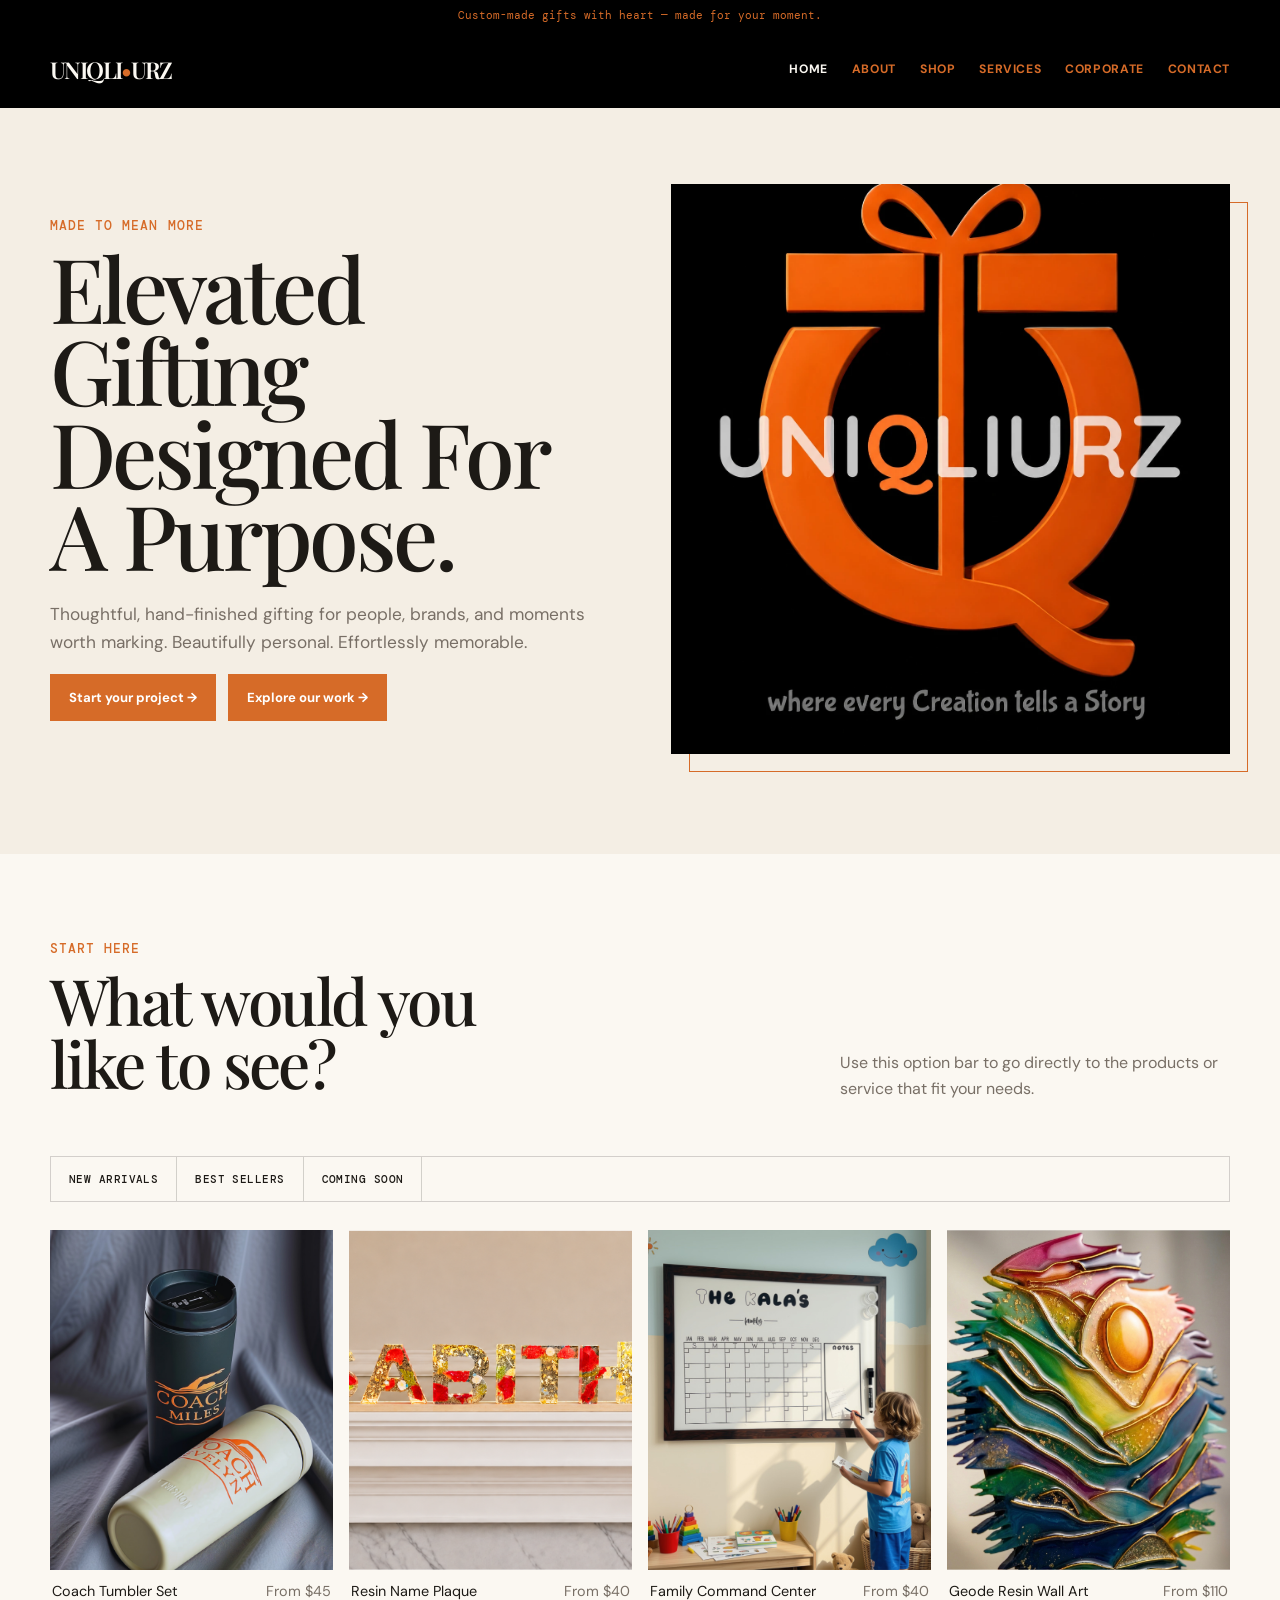
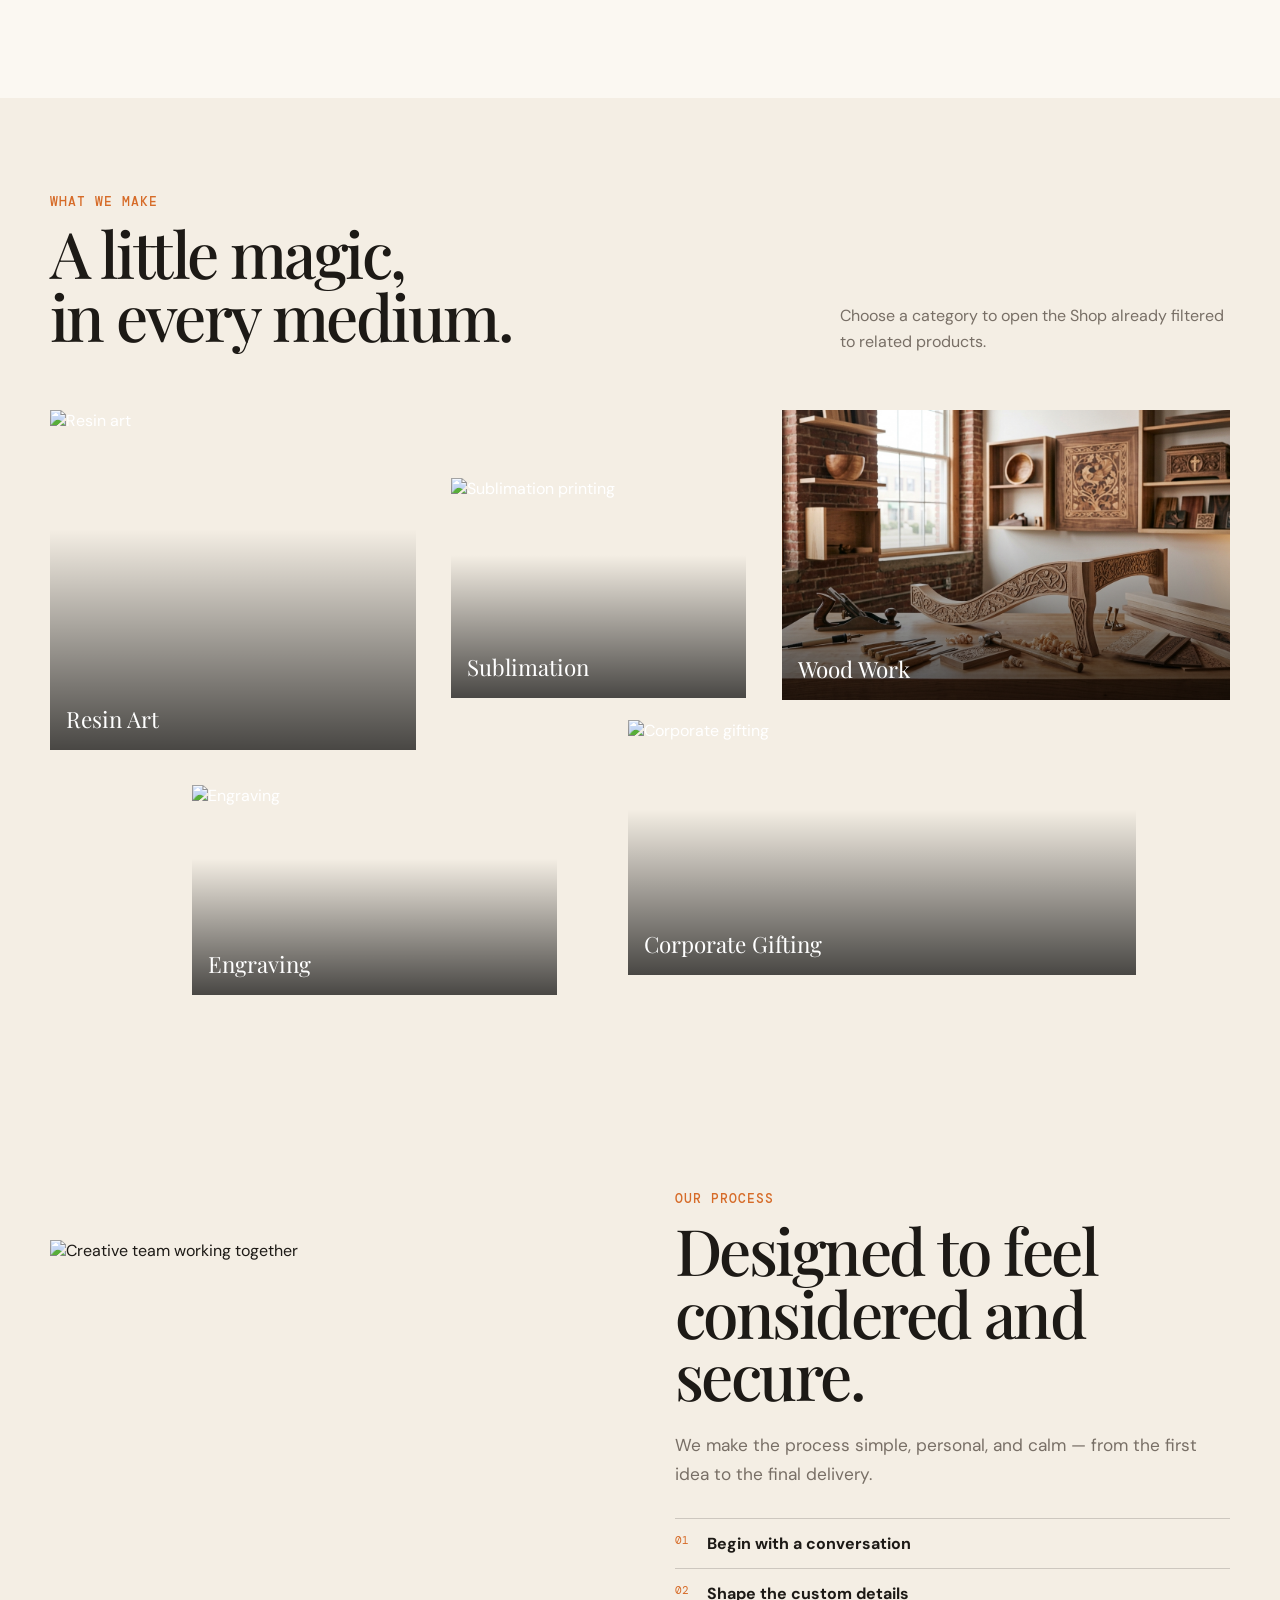
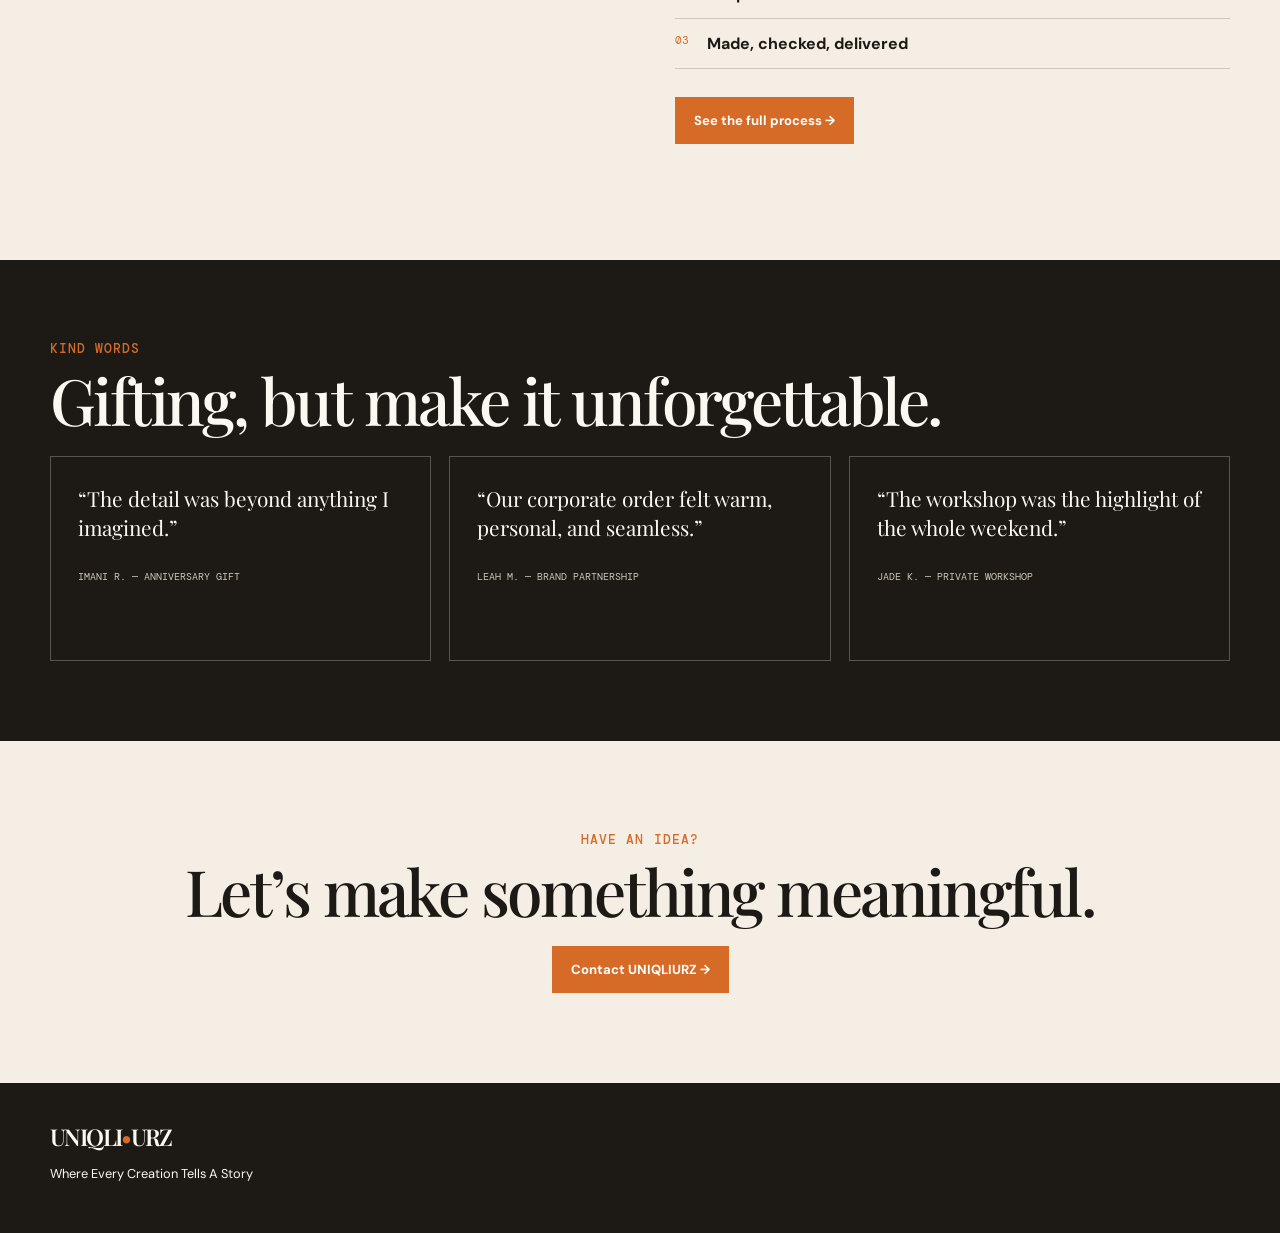
==== index.html @ 3f93c5af "Make intro splash logo larger Co-Authored-By: Claude Sonnet 5 <noreply@anthropic.com>" ====
<!doctype html>
<html lang="en">
<head>
  <meta charset="utf-8"><meta name="viewport" content="width=device-width,initial-scale=1">
  <title>UNIQLIURZ</title>
  <link rel="icon" type="image/webp" href="assets/download.webp">
  <link rel="stylesheet" href="pages.css">
  <style>
    .brand-intro{position:fixed;inset:0;z-index:9999;display:flex;align-items:center;justify-content:center;background:var(--ink);animation:bi-overlay-out .5s ease-in 2.3s forwards}.brand-intro-art{position:relative;width:min(85vw,440px);height:min(85vw,440px)}.bi-layer{position:absolute;inset:0;width:100%;height:100%;object-fit:contain}.bi-base{clip-path:inset(42% 0 0 0);opacity:0;animation:bi-base-in .5s ease-out .15s forwards}.bi-reveal{clip-path:inset(42% 0 0 0);opacity:0;filter:blur(10px);animation:bi-reveal-in 1.6s cubic-bezier(.2,.8,.2,1) .5s forwards}@keyframes bi-base-in{to{opacity:1}}@keyframes bi-reveal-in{0%{clip-path:inset(42% 0 0 0);opacity:0;filter:blur(10px)}45%{opacity:.7;filter:blur(5px)}100%{clip-path:inset(0% 0 0 0);opacity:1;filter:blur(0)}}@keyframes bi-overlay-out{to{opacity:0;visibility:hidden;pointer-events:none}}@media(prefers-reduced-motion:reduce){.brand-intro{animation-duration:.01s;animation-delay:.3s}.bi-base,.bi-reveal{animation:none;opacity:1;clip-path:inset(0 0 0 0);filter:none}}
    .home-hero{padding:76px 0 100px;display:grid;grid-template-columns:1fr 1fr;gap:62px;align-items:center}.home-hero .hero-image{height:570px}.home-hero .hero-image img{object-fit:contain;background:#000}.home-hero .actions{display:flex;gap:12px;flex-wrap:wrap}.choice{padding:86px 0;background:var(--paper)}.choice-head{display:flex;justify-content:space-between;gap:30px;align-items:end;margin-bottom:38px}.choice-head p{max-width:390px;color:var(--muted);line-height:1.65}.optionbar{display:flex;gap:0;flex-wrap:wrap;border:1px solid var(--line);margin-bottom:28px}.optionbar a{padding:15px 18px;border-right:1px solid var(--line);font:500 11px 'DM Mono',monospace;text-transform:uppercase;letter-spacing:.04em;cursor:pointer}.optionbar a:hover,.optionbar a.active{background:var(--ink);color:var(--paper)}.products .product{display:none}.products .product.visible{display:block}.products .empty{grid-column:1/-1;padding:30px 0;color:var(--muted);display:none}.collage{padding:95px 0}.collage-grid{height:585px;position:relative}.collage-grid a{position:absolute;overflow:hidden;color:white}.collage-grid img{transition:.35s}.collage-grid a:hover img{transform:scale(1.06)}.collage-grid a:after{content:'';position:absolute;inset:0;background:linear-gradient(transparent 35%,rgba(0,0,0,.7))}.collage-grid span{position:absolute;z-index:2;bottom:16px;left:16px;font:1.4rem 'Playfair Display',serif}.c1{left:0;top:0;width:31%;height:340px}.c2{left:34%;top:68px;width:25%;height:220px}.c3{right:0;top:0;width:38%;height:290px}.c4{left:12%;bottom:0;width:31%;height:210px}.c5{right:8%;bottom:20px;width:43%;height:255px}.home-story{padding:100px 0}.home-story .two{align-items:center}.home-story img{height:470px;object-fit:cover}.mini-process{border-top:1px solid var(--line);margin-top:30px}.mini-process div{padding:14px 0;border-bottom:1px solid var(--line);display:flex;gap:18px}.mini-process span{color:var(--orange);font:11px 'DM Mono',monospace}.quotes{padding:80px 0;background:var(--ink);color:var(--paper)}.quotes .grid{grid-template-columns:repeat(3,1fr)}.quote{border:1px solid rgba(255,255,255,.25);padding:27px;min-height:205px;font:1.3rem/1.4 'Playfair Display',serif}.quote small{display:block;margin-top:28px;color:#cfc5b8;font:10px 'DM Mono',monospace;text-transform:uppercase}@media(max-width:760px){.home-hero,.choice-head{display:block;padding:55px 0}.home-hero .hero-image{height:390px;margin-top:35px}.quotes .grid{grid-template-columns:1fr}.choice-head{padding:0 0 28px}.choice-head h2{margin-bottom:18px}.optionbar{display:grid;grid-template-columns:repeat(2,1fr)}.optionbar a{border-bottom:1px solid var(--line)}.collage-grid{height:auto;display:grid;grid-template-columns:1fr;gap:12px}.collage-grid a{position:relative!important;width:100%!important;height:260px!important;left:auto!important;right:auto!important;top:auto!important;bottom:auto!important}}
  </style>
</head>
<body>
  <div class="brand-intro" id="brand-intro">
    <div class="brand-intro-art">
      <img class="bi-layer bi-base" src="assets/download.webp" alt="" aria-hidden="true">
      <img class="bi-layer bi-reveal" src="assets/download.webp" alt="" aria-hidden="true">
    </div>
  </div>
  <script>
    (function () {
      var el = document.getElementById('brand-intro');
      var alreadyShown = true;
      try { alreadyShown = !!sessionStorage.getItem('uq_intro_shown'); sessionStorage.setItem('uq_intro_shown', '1'); } catch (e) {}
      if (alreadyShown) { el.remove(); return; }
      el.addEventListener('animationend', function (e) {
        if (e.animationName === 'bi-overlay-out') el.remove();
      });
    })();
  </script>
  <div class="top">Custom-made gifts with heart — made for your moment.</div>
  <header class="nav"><div class="wrap"><a class="logo" href="index.html">uniqli<em>•</em>urz</a><nav class="links" aria-label="Main navigation"><a class="active" href="index.html">Home</a><a href="about.html">About</a><a href="shop.html">Shop</a><a href="services.html">Services</a><a href="corporate.html">Corporate</a><a href="contact.html">Contact</a></nav></div></header>
  <main>
    <section class="wrap home-hero"><div><div class="eyebrow">Made to mean more</div><h1>Elevated Gifting<br>Designed For A Purpose.</h1><p class="lead">Thoughtful, hand-finished gifting for people, brands, and moments worth marking. Beautifully personal. Effortlessly memorable.</p><div class="actions"><a class="button" href="contact.html">Start your project →</a><a class="button outline" href="shop.html">Explore our work →</a></div></div><div class="hero-image"><img src="assets/download.webp" alt="UNIQLIURZ logo — where every creation tells a story"></div></section>
    <section class="choice"><div class="wrap"><div class="choice-head"><div><div class="eyebrow">Start here</div><h2>What would you<br>like to see?</h2></div><p>Use this option bar to go directly to the products or service that fit your needs.</p></div><nav class="optionbar" aria-label="Shop and service options"><a data-filter="new">New arrivals</a><a data-filter="best">Best sellers</a><a data-filter="soon">Coming soon</a></nav><div class="products"><a class="product visible" data-categories="new" href="product.html?id=coach-tumbler-set"><div class="product-image"><img src="assets/coach-tumbler-1.png" alt="Personalized coach tumbler"></div><div class="product-info"><span>Coach Tumbler Set</span><span>From $45</span></div></a><a class="product visible" data-categories="gifts" href="product.html?id=resin-name-plaque"><div class="product-image"><img src="assets/resin-name-plaque.png" alt="Resin name plaque"></div><div class="product-info"><span>Resin Name Plaque</span><span>From $40</span></div></a><a class="product visible" data-categories="best" href="product.html?id=family-command-calendar"><div class="product-image"><img src="assets/family-command-calendar-1.png" alt="Personalized family command center"></div><div class="product-info"><span>Family Command Center</span><span>From $40</span></div></a><a class="product visible" data-categories="soon workshops" href="product.html?id=abstract-geode-wall-art"><div class="product-image"><img src="assets/abstract-geode-wall-art.png" alt="Abstract geode resin wall art"></div><div class="product-info"><span>Geode Resin Wall Art</span><span>From $110</span></div></a><p class="empty" id="home-empty-state">No products in this category yet — <a href="contact.html" style="text-decoration:underline">start a custom order</a> and we will make it with you.</p></div></div></section>
    <section class="collage"><div class="wrap"><div class="choice-head"><div><div class="eyebrow">What we make</div><h2>A little magic,<br>in every medium.</h2></div><p>Choose a category to open the Shop already filtered to related products.</p></div><div class="collage-grid"><a class="c1" href="shop.html?category=resin"><img src="https://images.unsplash.com/photo-1610701596007-11502861dcfa?auto=format&fit=crop&w=650&q=85" alt="Resin art"><span>Resin Art</span></a><a class="c2" href="shop.html?category=sublimation"><img src="https://images.unsplash.com/photo-1561070791-2526d30994b5?auto=format&fit=crop&w=600&q=85" alt="Sublimation printing"><span>Sublimation</span></a><a class="c3" href="shop.html?category=engraved"><img src="assets/wood-carving-studio.jpg" alt="Engraved wood work"><span>Wood Work</span></a><a class="c4" href="shop.html?category=engraving"><img src="https://images.unsplash.com/photo-1565193566173-7a0ee3dbe261?auto=format&fit=crop&w=650&q=85" alt="Engraving"><span>Engraving</span></a><a class="c5" href="corporate.html"><img src="https://images.unsplash.com/photo-1549465220-1a8b9238cd48?auto=format&fit=crop&w=800&q=85" alt="Corporate gifting"><span>Corporate Gifting</span></a></div></div></section>
    <section class="wrap home-story"><div class="two"><div><img src="https://images.unsplash.com/photo-1517048676732-d65bc937f952?auto=format&fit=crop&w=900&q=85" alt="Creative team working together"></div><div><div class="eyebrow">Our process</div><h2>Designed to feel considered and secure.</h2><p class="lead">We make the process simple, personal, and calm — from the first idea to the final delivery.</p><div class="mini-process"><div><span>01</span><b>Begin with a conversation</b></div><div><span>02</span><b>Shape the custom details</b></div><div><span>03</span><b>Made, checked, delivered</b></div></div><p style="margin-top:28px"><a class="button outline" href="about.html">See the full process →</a></p></div></div></section>
    <section class="quotes"><div class="wrap"><div class="eyebrow">Kind words</div><h2>Gifting, but make it unforgettable.</h2><div class="grid"><div class="quote">“The detail was beyond anything I imagined.”<small>Imani R. — Anniversary gift</small></div><div class="quote">“Our corporate order felt warm, personal, and seamless.”<small>Leah M. — Brand partnership</small></div><div class="quote">“The workshop was the highlight of the whole weekend.”<small>Jade K. — Private workshop</small></div></div></div></section>
    <section class="wrap" style="text-align:center"><div class="eyebrow">Have an idea?</div><h2>Let’s make something meaningful.</h2><a class="button" href="contact.html">Contact UNIQLIURZ →</a></section>
  </main>
    <footer><div class="wrap"><a class="logo" href="index.html">uniqli<em>•</em>urz</a><p>Where Every Creation Tells A Story</p></div></footer>
  <script>
    const optionLinks=document.querySelectorAll('.optionbar [data-filter]'),homeProducts=document.querySelectorAll('.products .product'),homeEmpty=document.getElementById('home-empty-state');
    function filterHome(category){
      optionLinks.forEach(link=>link.classList.toggle('active',link.dataset.filter===category));
      let shown=0;
      homeProducts.forEach(card=>{const match=card.dataset.categories.split(' ').includes(category);card.classList.toggle('visible',match);if(match)shown++});
      homeEmpty.style.display=shown?'none':'block';
    }
    optionLinks.forEach(link=>link.addEventListener('click',e=>{e.preventDefault();filterHome(link.dataset.filter)}));
  </script>
</body>
</html>
---- pages.css ----
@import url('https://fonts.googleapis.com/css2?family=DM+Mono:wght@400;500&family=DM+Sans:wght@400;500;600;700&family=Playfair+Display:ital,wght@0,500;0,600;1,500&display=swap');
.logo { text-transform: uppercase; }
.service-grid { background: transparent; gap: 16px; }
:root{--ink:#1d1a16;--cream:#f4eee4;--paper:#fbf8f2;--sand:#e6d8c6;--orange:#d66b28;--line:rgba(29,26,22,.18);--muted:#786f66}*{box-sizing:border-box}html{scroll-behavior:smooth;height:100%}body{margin:0;background:var(--cream);color:var(--ink);font-family:'DM Sans',sans-serif;min-height:100%;display:flex;flex-direction:column}body>main{flex:1 0 auto}body>footer{flex-shrink:0}a{color:inherit;text-decoration:none}img{width:100%;height:100%;object-fit:cover;display:block}.wrap{width:min(1180px,calc(100% - 48px));margin:auto}.top{background:#000;color:var(--orange);padding:8px;text-align:center;font:11px 'DM Mono',monospace}.nav{background:#000}.nav .wrap{height:78px;display:flex;justify-content:space-between;align-items:center}.logo{font:600 1.45rem 'Playfair Display',serif;letter-spacing:-.07em;color:var(--paper)}.logo em{color:var(--orange);font-style:normal}.links{display:flex;gap:24px;font-size:.76rem;text-transform:uppercase;font-weight:700;letter-spacing:.05em}.links a{color:var(--orange)}.links a:hover,.links a.active{color:var(--paper)}.eyebrow{color:var(--orange);font:500 13px 'DM Mono',monospace;text-transform:uppercase;letter-spacing:.08em}h1,h2,h3{font-family:'Playfair Display',serif;font-weight:500;letter-spacing:-.04em}h1{font-size:clamp(3.3rem,7vw,6.7rem);line-height:.92;margin:12px 0 24px}h2{font-size:clamp(2.4rem,5vw,4.5rem);line-height:.98;margin:12px 0 24px}h3{font-size:1.55rem;margin:0 0 8px}.lead{font-size:1.08rem;line-height:1.65;color:var(--muted);max-width:580px}.hero{padding:85px 0;display:grid;grid-template-columns:1fr 1fr;gap:60px;align-items:center}.hero-image{height:500px;position:relative}.hero-image:after{content:'';position:absolute;inset:18px -18px -18px 18px;border:1px solid var(--orange);z-index:-1}.button{display:inline-flex;background:var(--orange);border:1px solid var(--orange);color:white;padding:14px 18px;font-size:.82rem;font-weight:700;cursor:pointer}.button:hover{background:var(--ink);border-color:var(--ink)}.button.outline{background:var(--orange);border-color:var(--orange);color:white}.button.outline:hover{background:var(--ink);border-color:var(--ink)}section{padding:90px 0}.paper{background:var(--paper)}.dark{background:var(--ink);color:var(--paper)}.grid{display:grid;grid-template-columns:repeat(3,1fr);gap:18px}.card{border:1px solid var(--line);padding:26px}.dark .card{border-color:rgba(255,255,255,.3)}.card p,.copy p{line-height:1.65;color:var(--muted)}.dark .card p,.dark .copy p{color:#cfc5b8}.image-card{height:370px;position:relative;overflow:hidden}.image-card img{transition:.3s}.image-card:hover img{transform:scale(1.05)}.image-card span{position:absolute;bottom:16px;left:16px;color:white;font:1.4rem 'Playfair Display',serif;text-shadow:0 2px 15px #000}.tabs{display:flex;flex-wrap:wrap;gap:10px;border-bottom:1px solid var(--line);padding-bottom:20px;margin-bottom:28px}.tab{border:1px solid var(--line);padding:11px 14px;background:transparent;font:500 .75rem 'DM Mono',monospace;text-transform:uppercase;cursor:pointer}.tab.active,.tab:hover{background:var(--ink);color:var(--paper);border-color:var(--ink)}.products{display:grid;grid-template-columns:repeat(4,1fr);gap:16px}.product{cursor:pointer}.product-image{height:340px;overflow:hidden;background:var(--sand)}.product-image img{transition:.3s}.product:hover img{transform:scale(1.05)}.product-info{display:flex;justify-content:space-between;gap:8px;padding:12px 2px;font-size:.9rem}.product-info span:last-child{color:var(--muted)}.service-grid{display:grid;grid-template-columns:repeat(2,1fr);gap:1px;background:var(--ink)}.service{padding:44px;background:var(--paper);min-height:260px}.service p{max-width:410px;color:var(--muted);line-height:1.65}.number{font:500 13px 'DM Mono',monospace;color:var(--orange)}.gallery{display:grid;grid-template-columns:repeat(4,1fr);gap:13px}.gallery div{height:260px;overflow:hidden}.gallery div:nth-child(1),.gallery div:nth-child(6){height:390px}.gallery div:nth-child(1){grid-row:span 2}.gallery div:nth-child(6){grid-row:span 2}.gallery img{transition:.3s}.gallery div:hover img{transform:scale(1.05)}.two{display:grid;grid-template-columns:1fr 1fr;gap:70px}.process{list-style:none;padding:0;border-top:1px solid var(--line)}.process li{display:flex;gap:18px;padding:16px 0;border-bottom:1px solid var(--line)}.process span{color:var(--orange);font:13px 'DM Mono',monospace}.process small{color:var(--muted)}label{display:grid;gap:8px;font-size:.75rem;text-transform:uppercase;font-weight:700;letter-spacing:.05em}form{display:grid;gap:15px}input,textarea{padding:13px;border:1px solid var(--line);background:var(--paper);font:inherit}textarea{min-height:130px;resize:vertical}details{border-top:1px solid var(--line);padding:16px 0}details:last-child{border-bottom:1px solid var(--line)}summary{font-weight:700;cursor:pointer}details p{color:var(--muted);line-height:1.6}.contact-links a{display:flex;justify-content:space-between;padding:16px 0;border-bottom:1px solid var(--line);font:500 12px 'DM Mono',monospace;text-transform:uppercase}footer{background:var(--ink);color:var(--paper);padding:38px 0;font-size:.8rem}footer .nav{border:0;height:auto}@media(max-width:760px){.wrap{width:min(100% - 32px,600px)}.links{gap:11px;font-size:.65rem}.hero,.two{grid-template-columns:1fr;gap:35px;padding:55px 0}.hero-image{height:380px}.grid,.products{grid-template-columns:repeat(2,1fr)}.service-grid{grid-template-columns:1fr}.gallery{grid-template-columns:repeat(2,1fr)}.gallery div,.gallery div:nth-child(1),.gallery div:nth-child(6){height:200px;grid-row:span 1}.product-image{height:230px}section{padding:65px 0}.nav{height:auto}.nav .wrap{height:auto;flex-wrap:wrap;justify-content:center;gap:10px;padding:14px 0}.links{flex-wrap:wrap;justify-content:center;row-gap:8px}}
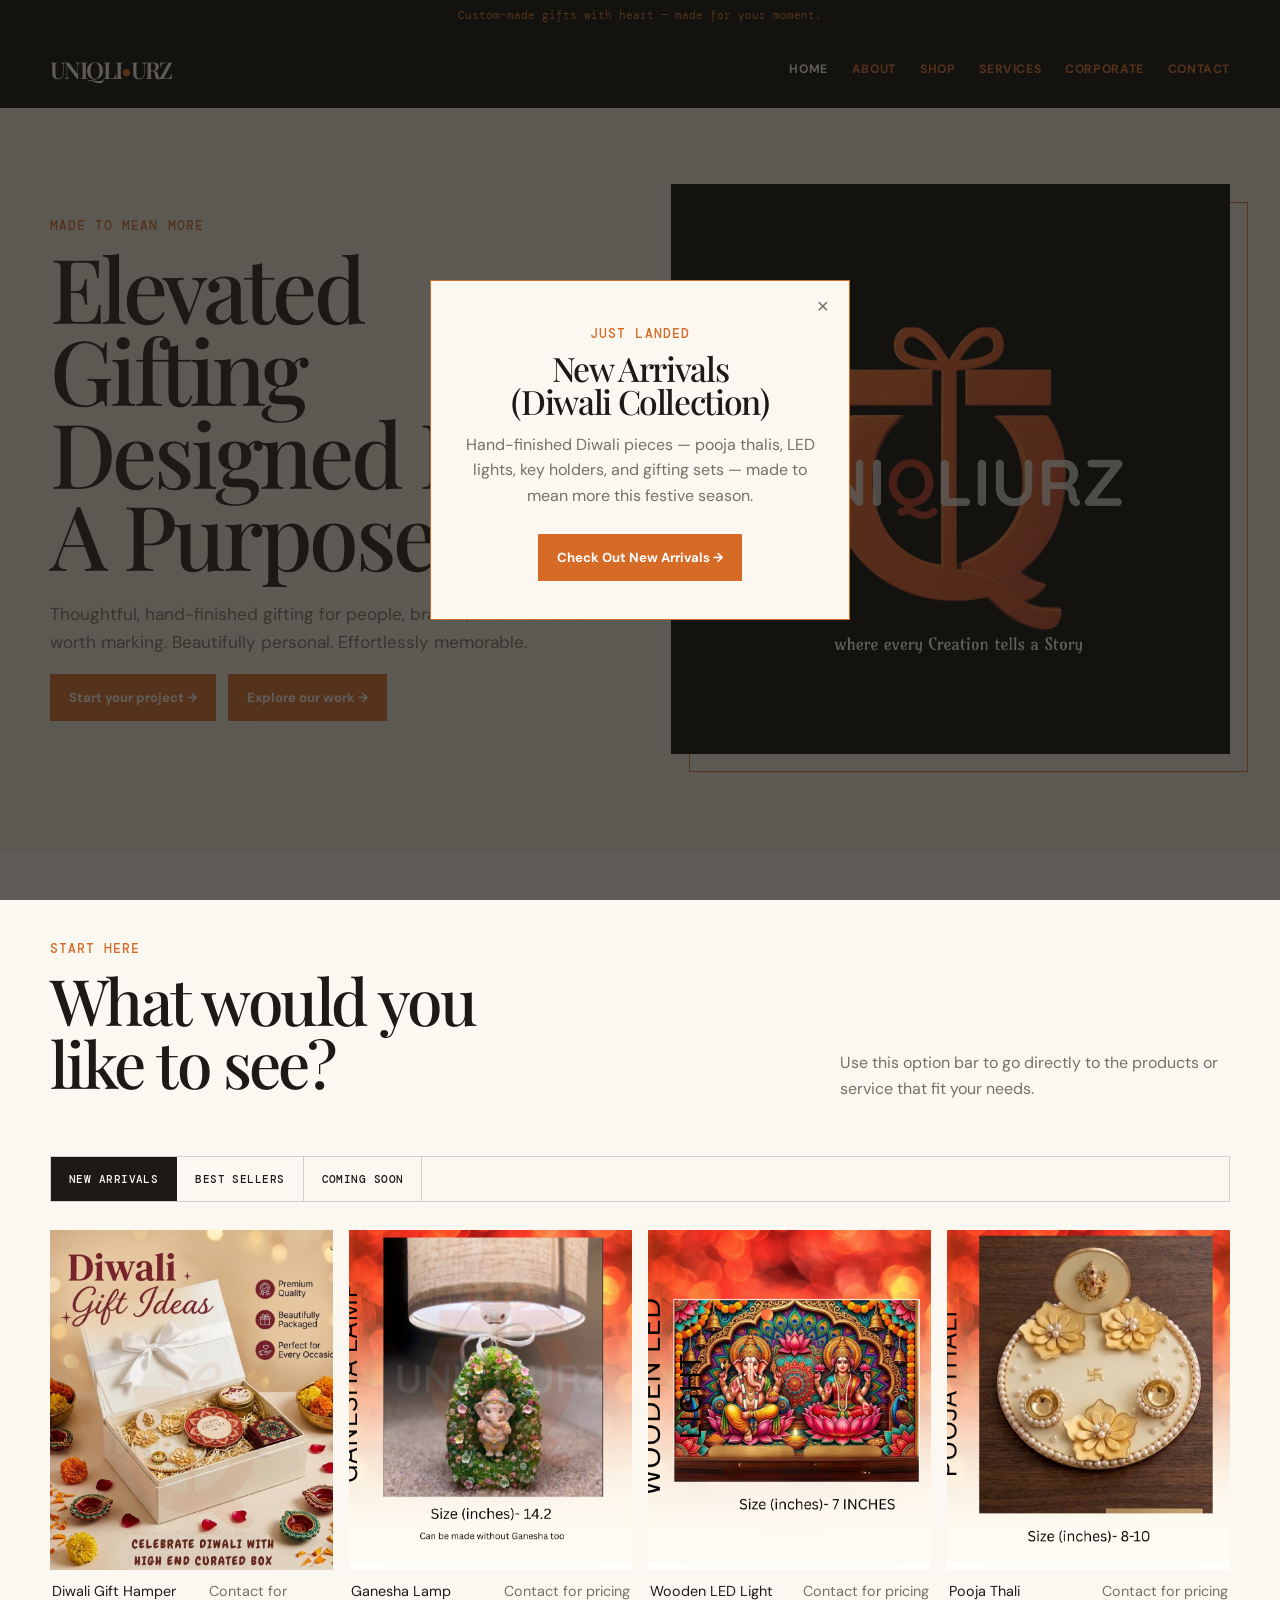
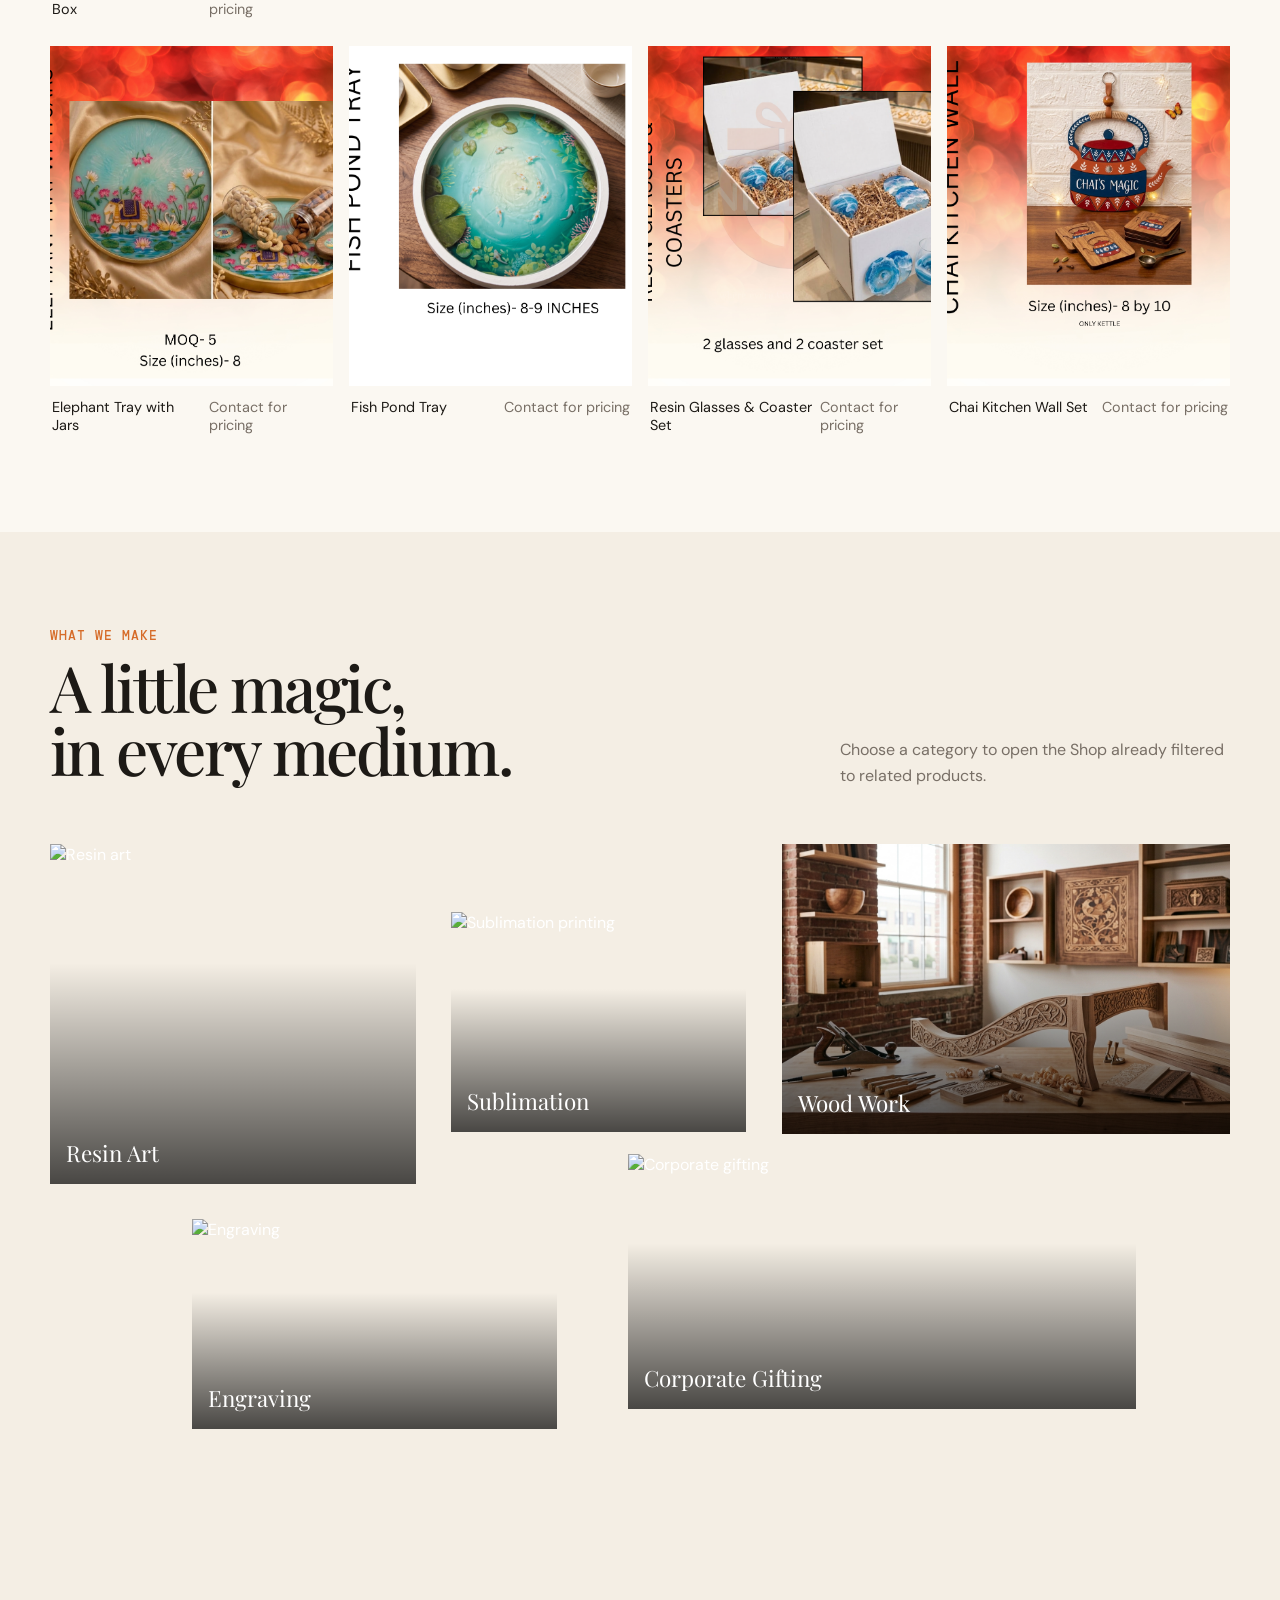
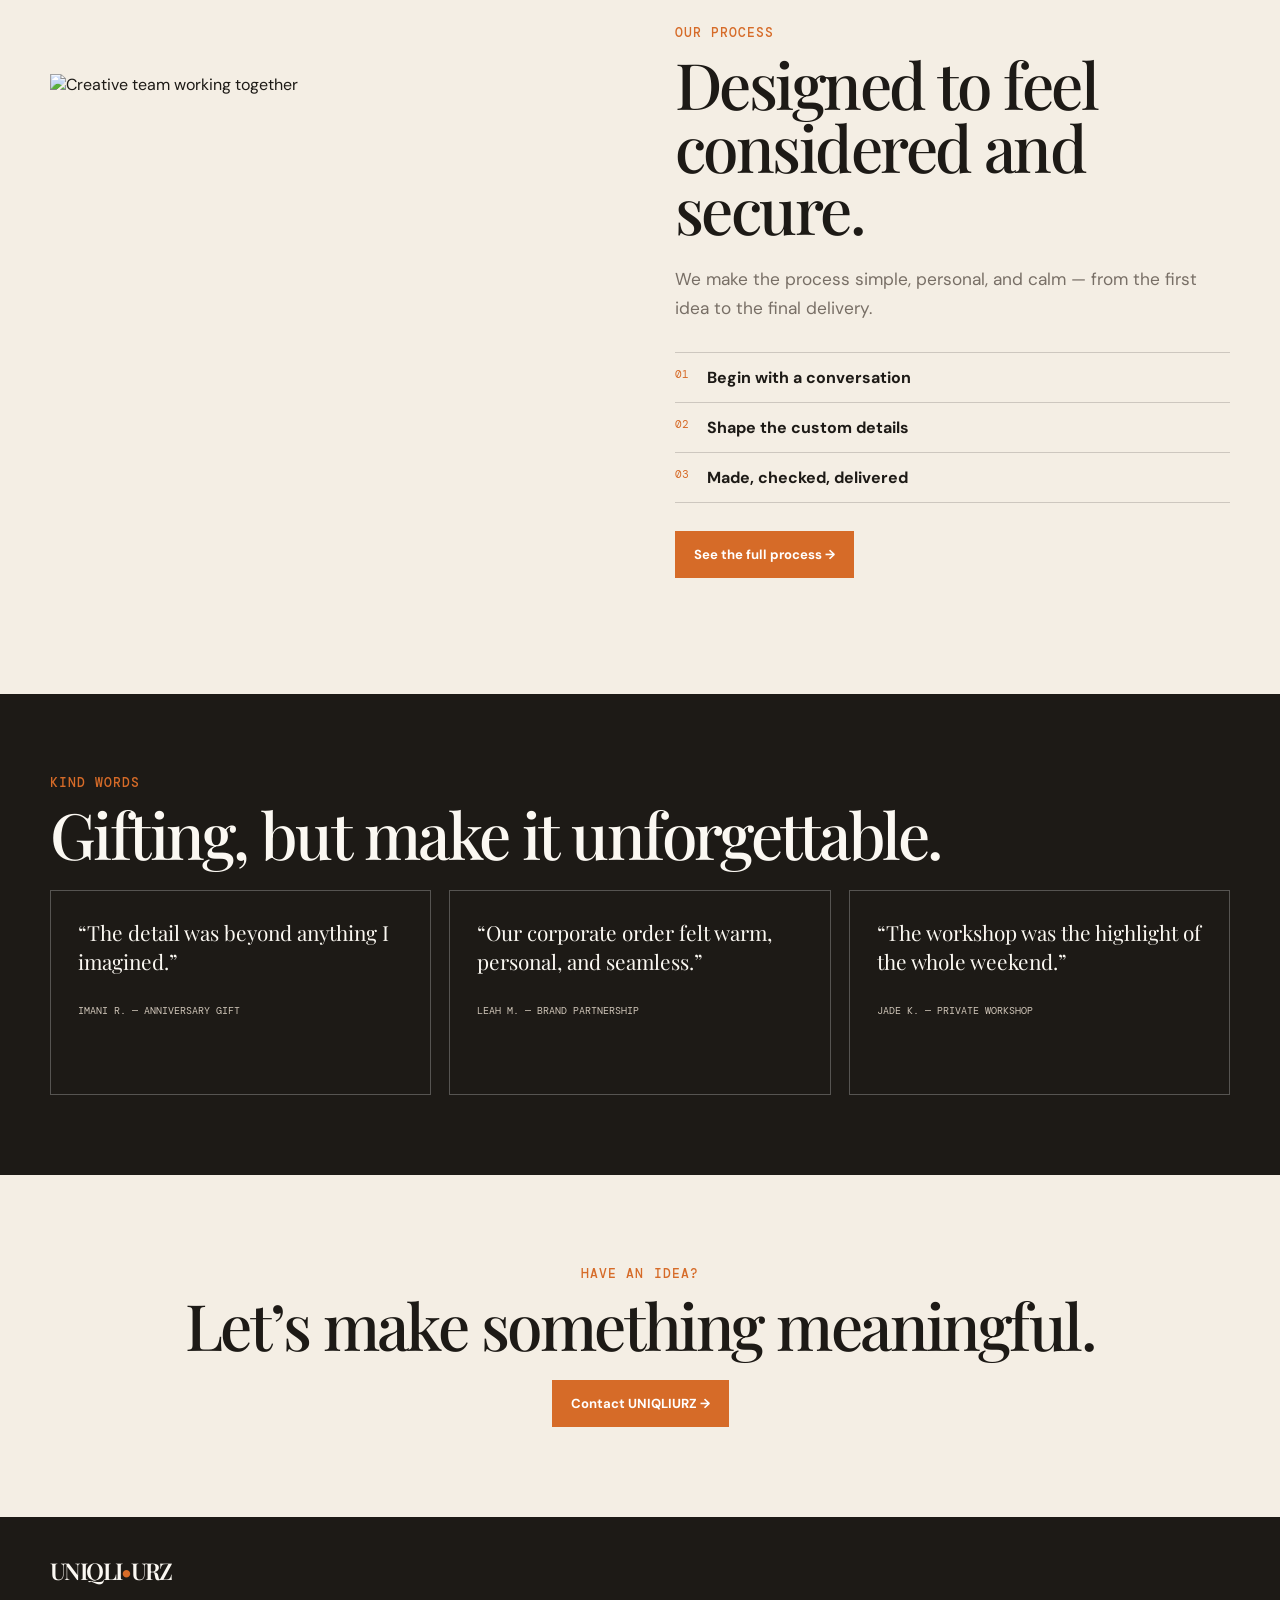
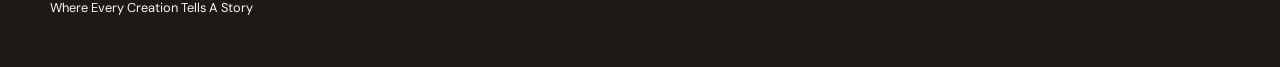
==== commit 242461a6: "Add Diwali New Arrivals collection with launch popup - New Arrivals is now the default selected tab " ====
--- a/index.html
+++ b/index.html
@@ -6,7 +6,8 @@
   <link rel="icon" type="image/webp" href="assets/download.webp">
   <link rel="stylesheet" href="pages.css">
   <style>
-    .brand-intro{position:fixed;inset:0;z-index:9999;display:flex;align-items:center;justify-content:center;background:var(--ink);animation:bi-overlay-out .5s ease-in 2.3s forwards}.brand-intro-art{position:relative;width:min(85vw,440px);height:min(85vw,440px)}.bi-layer{position:absolute;inset:0;width:100%;height:100%;object-fit:contain}.bi-base{clip-path:inset(42% 0 0 0);opacity:0;animation:bi-base-in .5s ease-out .15s forwards}.bi-reveal{clip-path:inset(42% 0 0 0);opacity:0;filter:blur(10px);animation:bi-reveal-in 1.6s cubic-bezier(.2,.8,.2,1) .5s forwards}@keyframes bi-base-in{to{opacity:1}}@keyframes bi-reveal-in{0%{clip-path:inset(42% 0 0 0);opacity:0;filter:blur(10px)}45%{opacity:.7;filter:blur(5px)}100%{clip-path:inset(0% 0 0 0);opacity:1;filter:blur(0)}}@keyframes bi-overlay-out{to{opacity:0;visibility:hidden;pointer-events:none}}@media(prefers-reduced-motion:reduce){.brand-intro{animation-duration:.01s;animation-delay:.3s}.bi-base,.bi-reveal{animation:none;opacity:1;clip-path:inset(0 0 0 0);filter:none}}
+    .brand-intro{position:fixed;inset:0;z-index:9999;display:flex;align-items:center;justify-content:center;background:var(--ink);animation:bi-overlay-out .6s ease-in 2.3s forwards}.brand-intro-art{position:relative;width:min(85vw,440px);height:min(85vw,440px)}.bi-layer{position:absolute;inset:0;width:100%;height:100%;object-fit:contain}.bi-base{display:none}.bi-reveal{opacity:0;transform:scale(.92);animation:bi-reveal-in 1.1s cubic-bezier(.16,1,.3,1) .1s forwards}@keyframes bi-reveal-in{to{opacity:1;transform:scale(1)}}@keyframes bi-overlay-out{to{opacity:0;visibility:hidden;pointer-events:none}}@media(prefers-reduced-motion:reduce){.brand-intro{animation-duration:.01s;animation-delay:.3s}.bi-reveal{animation:none;opacity:1;transform:none}}
+    .arrivals-modal{position:fixed;inset:0;z-index:9000;display:flex;align-items:center;justify-content:center;background:rgba(29,26,22,.7);opacity:0;pointer-events:none;transition:opacity .4s ease}.arrivals-modal.open{opacity:1;pointer-events:auto}.arrivals-card{position:relative;background:var(--paper);width:min(90vw,420px);padding:44px 34px 38px;text-align:center;border:1px solid var(--orange);transform:scale(.94);transition:transform .4s ease}.arrivals-modal.open .arrivals-card{transform:scale(1)}.arrivals-close{position:absolute;top:14px;right:14px;background:none;border:0;font-size:1.3rem;line-height:1;cursor:pointer;color:var(--muted)}.arrivals-close:hover{color:var(--ink)}.arrivals-card .eyebrow{margin-bottom:10px}.arrivals-card h2{font-size:clamp(1.7rem,4vw,2.1rem);margin:0 0 14px}.arrivals-card p{color:var(--muted);line-height:1.6;margin:0 0 26px}
     .home-hero{padding:76px 0 100px;display:grid;grid-template-columns:1fr 1fr;gap:62px;align-items:center}.home-hero .hero-image{height:570px}.home-hero .hero-image img{object-fit:contain;background:#000}.home-hero .actions{display:flex;gap:12px;flex-wrap:wrap}.choice{padding:86px 0;background:var(--paper)}.choice-head{display:flex;justify-content:space-between;gap:30px;align-items:end;margin-bottom:38px}.choice-head p{max-width:390px;color:var(--muted);line-height:1.65}.optionbar{display:flex;gap:0;flex-wrap:wrap;border:1px solid var(--line);margin-bottom:28px}.optionbar a{padding:15px 18px;border-right:1px solid var(--line);font:500 11px 'DM Mono',monospace;text-transform:uppercase;letter-spacing:.04em;cursor:pointer}.optionbar a:hover,.optionbar a.active{background:var(--ink);color:var(--paper)}.products .product{display:none}.products .product.visible{display:block}.products .empty{grid-column:1/-1;padding:30px 0;color:var(--muted);display:none}.collage{padding:95px 0}.collage-grid{height:585px;position:relative}.collage-grid a{position:absolute;overflow:hidden;color:white}.collage-grid img{transition:.35s}.collage-grid a:hover img{transform:scale(1.06)}.collage-grid a:after{content:'';position:absolute;inset:0;background:linear-gradient(transparent 35%,rgba(0,0,0,.7))}.collage-grid span{position:absolute;z-index:2;bottom:16px;left:16px;font:1.4rem 'Playfair Display',serif}.c1{left:0;top:0;width:31%;height:340px}.c2{left:34%;top:68px;width:25%;height:220px}.c3{right:0;top:0;width:38%;height:290px}.c4{left:12%;bottom:0;width:31%;height:210px}.c5{right:8%;bottom:20px;width:43%;height:255px}.home-story{padding:100px 0}.home-story .two{align-items:center}.home-story img{height:470px;object-fit:cover}.mini-process{border-top:1px solid var(--line);margin-top:30px}.mini-process div{padding:14px 0;border-bottom:1px solid var(--line);display:flex;gap:18px}.mini-process span{color:var(--orange);font:11px 'DM Mono',monospace}.quotes{padding:80px 0;background:var(--ink);color:var(--paper)}.quotes .grid{grid-template-columns:repeat(3,1fr)}.quote{border:1px solid rgba(255,255,255,.25);padding:27px;min-height:205px;font:1.3rem/1.4 'Playfair Display',serif}.quote small{display:block;margin-top:28px;color:#cfc5b8;font:10px 'DM Mono',monospace;text-transform:uppercase}@media(max-width:760px){.home-hero,.choice-head{display:block;padding:55px 0}.home-hero .hero-image{height:390px;margin-top:35px}.quotes .grid{grid-template-columns:1fr}.choice-head{padding:0 0 28px}.choice-head h2{margin-bottom:18px}.optionbar{display:grid;grid-template-columns:repeat(2,1fr)}.optionbar a{border-bottom:1px solid var(--line)}.collage-grid{height:auto;display:grid;grid-template-columns:1fr;gap:12px}.collage-grid a{position:relative!important;width:100%!important;height:260px!important;left:auto!important;right:auto!important;top:auto!important;bottom:auto!important}}
   </style>
 </head>
@@ -20,19 +21,29 @@
   <script>
     (function () {
       var el = document.getElementById('brand-intro');
-      var alreadyShown = true;
-      try { alreadyShown = !!sessionStorage.getItem('uq_intro_shown'); sessionStorage.setItem('uq_intro_shown', '1'); } catch (e) {}
-      if (alreadyShown) { el.remove(); return; }
       el.addEventListener('animationend', function (e) {
-        if (e.animationName === 'bi-overlay-out') el.remove();
+        if (e.animationName === 'bi-overlay-out') {
+          el.remove();
+          var modal = document.getElementById('arrivals-modal');
+          if (modal) modal.classList.add('open');
+        }
       });
     })();
   </script>
+  <div class="arrivals-modal" id="arrivals-modal">
+    <div class="arrivals-card">
+      <button class="arrivals-close" id="arrivals-close" aria-label="Close">×</button>
+      <div class="eyebrow">Just landed</div>
+      <h2>New Arrivals<br>(Diwali Collection)</h2>
+      <p>Hand-finished Diwali pieces — pooja thalis, LED lights, key holders, and gifting sets — made to mean more this festive season.</p>
+      <a class="button" href="shop.html?category=new-arrivals">Check Out New Arrivals →</a>
+    </div>
+  </div>
   <div class="top">Custom-made gifts with heart — made for your moment.</div>
   <header class="nav"><div class="wrap"><a class="logo" href="index.html">uniqli<em>•</em>urz</a><nav class="links" aria-label="Main navigation"><a class="active" href="index.html">Home</a><a href="about.html">About</a><a href="shop.html">Shop</a><a href="services.html">Services</a><a href="corporate.html">Corporate</a><a href="contact.html">Contact</a></nav></div></header>
   <main>
     <section class="wrap home-hero"><div><div class="eyebrow">Made to mean more</div><h1>Elevated Gifting<br>Designed For A Purpose.</h1><p class="lead">Thoughtful, hand-finished gifting for people, brands, and moments worth marking. Beautifully personal. Effortlessly memorable.</p><div class="actions"><a class="button" href="contact.html">Start your project →</a><a class="button outline" href="shop.html">Explore our work →</a></div></div><div class="hero-image"><img src="assets/download.webp" alt="UNIQLIURZ logo — where every creation tells a story"></div></section>
-    <section class="choice"><div class="wrap"><div class="choice-head"><div><div class="eyebrow">Start here</div><h2>What would you<br>like to see?</h2></div><p>Use this option bar to go directly to the products or service that fit your needs.</p></div><nav class="optionbar" aria-label="Shop and service options"><a data-filter="new">New arrivals</a><a data-filter="best">Best sellers</a><a data-filter="soon">Coming soon</a></nav><div class="products"><a class="product visible" data-categories="new" href="product.html?id=coach-tumbler-set"><div class="product-image"><img src="assets/coach-tumbler-1.png" alt="Personalized coach tumbler"></div><div class="product-info"><span>Coach Tumbler Set</span><span>From $45</span></div></a><a class="product visible" data-categories="gifts" href="product.html?id=resin-name-plaque"><div class="product-image"><img src="assets/resin-name-plaque.png" alt="Resin name plaque"></div><div class="product-info"><span>Resin Name Plaque</span><span>From $40</span></div></a><a class="product visible" data-categories="best" href="product.html?id=family-command-calendar"><div class="product-image"><img src="assets/family-command-calendar-1.png" alt="Personalized family command center"></div><div class="product-info"><span>Family Command Center</span><span>From $40</span></div></a><a class="product visible" data-categories="soon workshops" href="product.html?id=abstract-geode-wall-art"><div class="product-image"><img src="assets/abstract-geode-wall-art.png" alt="Abstract geode resin wall art"></div><div class="product-info"><span>Geode Resin Wall Art</span><span>From $110</span></div></a><p class="empty" id="home-empty-state">No products in this category yet — <a href="contact.html" style="text-decoration:underline">start a custom order</a> and we will make it with you.</p></div></div></section>
+    <section class="choice"><div class="wrap"><div class="choice-head"><div><div class="eyebrow">Start here</div><h2>What would you<br>like to see?</h2></div><p>Use this option bar to go directly to the products or service that fit your needs.</p></div><nav class="optionbar" aria-label="Shop and service options"><a data-filter="new">New arrivals</a><a data-filter="best">Best sellers</a><a data-filter="soon">Coming soon</a></nav><div class="products"><a class="product" data-categories="gifts" href="product.html?id=coach-tumbler-set"><div class="product-image"><img src="assets/coach-tumbler-1.png" alt="Personalized coach tumbler"></div><div class="product-info"><span>Coach Tumbler Set</span><span>From $45</span></div></a><a class="product" data-categories="gifts" href="product.html?id=resin-name-plaque"><div class="product-image"><img src="assets/resin-name-plaque.png" alt="Resin name plaque"></div><div class="product-info"><span>Resin Name Plaque</span><span>From $40</span></div></a><a class="product" data-categories="gifts" href="product.html?id=family-command-calendar"><div class="product-image"><img src="assets/family-command-calendar-1.png" alt="Personalized family command center"></div><div class="product-info"><span>Family Command Center</span><span>From $40</span></div></a><a class="product" data-categories="gifts workshops" href="product.html?id=abstract-geode-wall-art"><div class="product-image"><img src="assets/abstract-geode-wall-art.png" alt="Abstract geode resin wall art"></div><div class="product-info"><span>Geode Resin Wall Art</span><span>From $110</span></div></a><a class="product" data-categories="new" href="product.html?id=diwali-gift-hamper"><div class="product-image"><img src="assets/31.png" alt="Curated Diwali gift hamper box"></div><div class="product-info"><span>Diwali Gift Hamper Box</span><span>Contact for pricing</span></div></a><a class="product" data-categories="new" href="product.html?id=ganesha-lamp"><div class="product-image"><img src="assets/2.png" alt="Ganesha resin lamp"></div><div class="product-info"><span>Ganesha Lamp</span><span>Contact for pricing</span></div></a><a class="product" data-categories="new" href="product.html?id=wooden-led-light"><div class="product-image"><img src="assets/3.png" alt="Wooden LED light with Diwali artwork"></div><div class="product-info"><span>Wooden LED Light</span><span>Contact for pricing</span></div></a><a class="product" data-categories="new" href="product.html?id=pooja-thali"><div class="product-image"><img src="assets/9.png" alt="Pearl-trimmed pooja thali"></div><div class="product-info"><span>Pooja Thali</span><span>Contact for pricing</span></div></a><a class="product" data-categories="new" href="product.html?id=elephant-tray-with-jars"><div class="product-image"><img src="assets/11.png" alt="Elephant tray with jars"></div><div class="product-info"><span>Elephant Tray with Jars</span><span>Contact for pricing</span></div></a><a class="product" data-categories="new" href="product.html?id=fish-pond-tray"><div class="product-image"><img src="assets/25.png" alt="Fish pond resin tray"></div><div class="product-info"><span>Fish Pond Tray</span><span>Contact for pricing</span></div></a><a class="product" data-categories="new" href="product.html?id=resin-glasses-coasters"><div class="product-image"><img src="assets/29.png" alt="Resin glasses and coaster gift set"></div><div class="product-info"><span>Resin Glasses &amp; Coaster Set</span><span>Contact for pricing</span></div></a><a class="product" data-categories="new" href="product.html?id=chai-kitchen-wall-set"><div class="product-image"><img src="assets/10.png" alt="Chai kitchen wall hanging set"></div><div class="product-info"><span>Chai Kitchen Wall Set</span><span>Contact for pricing</span></div></a><p class="empty" id="home-empty-state">No products in this category yet — <a href="contact.html" style="text-decoration:underline">start a custom order</a> and we will make it with you.</p></div></div></section>
     <section class="collage"><div class="wrap"><div class="choice-head"><div><div class="eyebrow">What we make</div><h2>A little magic,<br>in every medium.</h2></div><p>Choose a category to open the Shop already filtered to related products.</p></div><div class="collage-grid"><a class="c1" href="shop.html?category=resin"><img src="https://images.unsplash.com/photo-1610701596007-11502861dcfa?auto=format&fit=crop&w=650&q=85" alt="Resin art"><span>Resin Art</span></a><a class="c2" href="shop.html?category=sublimation"><img src="https://images.unsplash.com/photo-1561070791-2526d30994b5?auto=format&fit=crop&w=600&q=85" alt="Sublimation printing"><span>Sublimation</span></a><a class="c3" href="shop.html?category=engraved"><img src="assets/wood-carving-studio.jpg" alt="Engraved wood work"><span>Wood Work</span></a><a class="c4" href="shop.html?category=engraving"><img src="https://images.unsplash.com/photo-1565193566173-7a0ee3dbe261?auto=format&fit=crop&w=650&q=85" alt="Engraving"><span>Engraving</span></a><a class="c5" href="corporate.html"><img src="https://images.unsplash.com/photo-1549465220-1a8b9238cd48?auto=format&fit=crop&w=800&q=85" alt="Corporate gifting"><span>Corporate Gifting</span></a></div></div></section>
     <section class="wrap home-story"><div class="two"><div><img src="https://images.unsplash.com/photo-1517048676732-d65bc937f952?auto=format&fit=crop&w=900&q=85" alt="Creative team working together"></div><div><div class="eyebrow">Our process</div><h2>Designed to feel considered and secure.</h2><p class="lead">We make the process simple, personal, and calm — from the first idea to the final delivery.</p><div class="mini-process"><div><span>01</span><b>Begin with a conversation</b></div><div><span>02</span><b>Shape the custom details</b></div><div><span>03</span><b>Made, checked, delivered</b></div></div><p style="margin-top:28px"><a class="button outline" href="about.html">See the full process →</a></p></div></div></section>
     <section class="quotes"><div class="wrap"><div class="eyebrow">Kind words</div><h2>Gifting, but make it unforgettable.</h2><div class="grid"><div class="quote">“The detail was beyond anything I imagined.”<small>Imani R. — Anniversary gift</small></div><div class="quote">“Our corporate order felt warm, personal, and seamless.”<small>Leah M. — Brand partnership</small></div><div class="quote">“The workshop was the highlight of the whole weekend.”<small>Jade K. — Private workshop</small></div></div></div></section>
@@ -48,6 +59,11 @@
       homeEmpty.style.display=shown?'none':'block';
     }
     optionLinks.forEach(link=>link.addEventListener('click',e=>{e.preventDefault();filterHome(link.dataset.filter)}));
+    filterHome('new');
+    const arrivalsModal=document.getElementById('arrivals-modal'),arrivalsClose=document.getElementById('arrivals-close');
+    function closeArrivals(){arrivalsModal.classList.remove('open')}
+    arrivalsClose.addEventListener('click',closeArrivals);
+    arrivalsModal.addEventListener('click',e=>{if(e.target===arrivalsModal)closeArrivals()});
   </script>
 </body>
 </html>
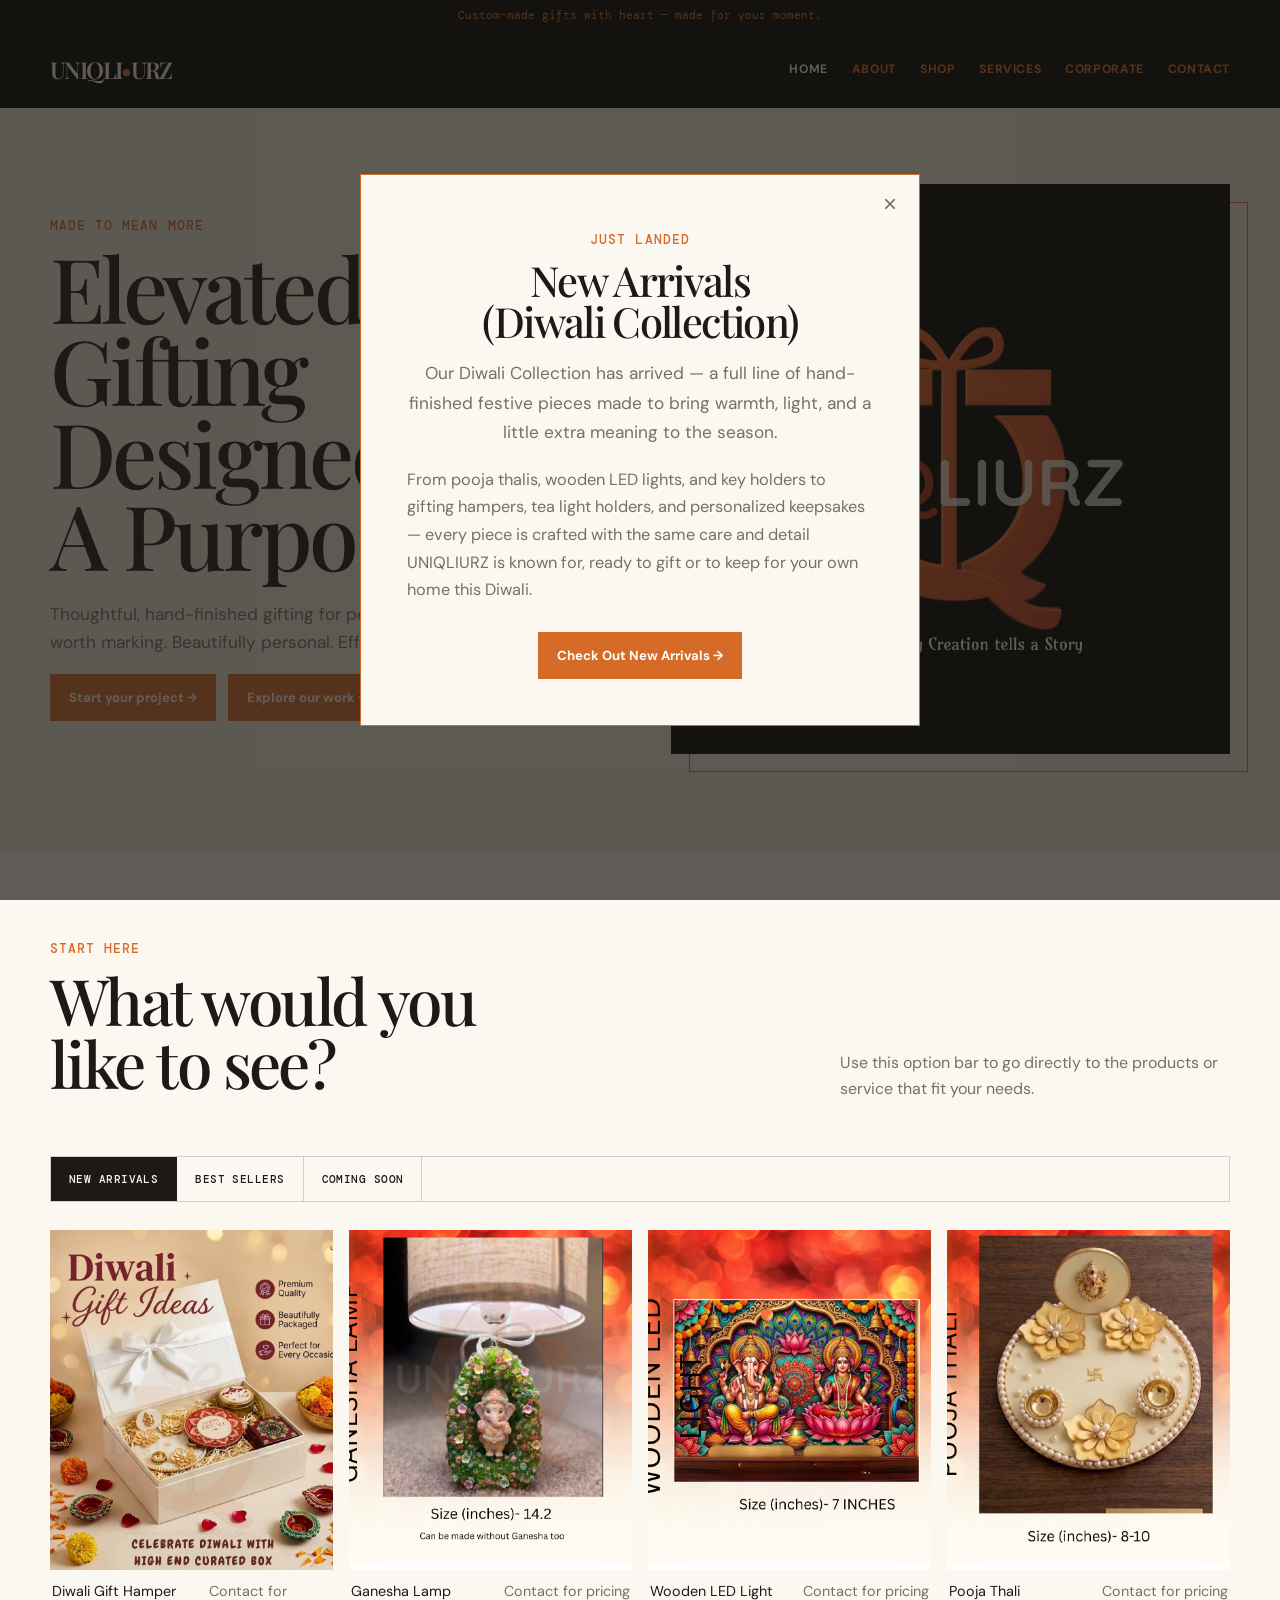
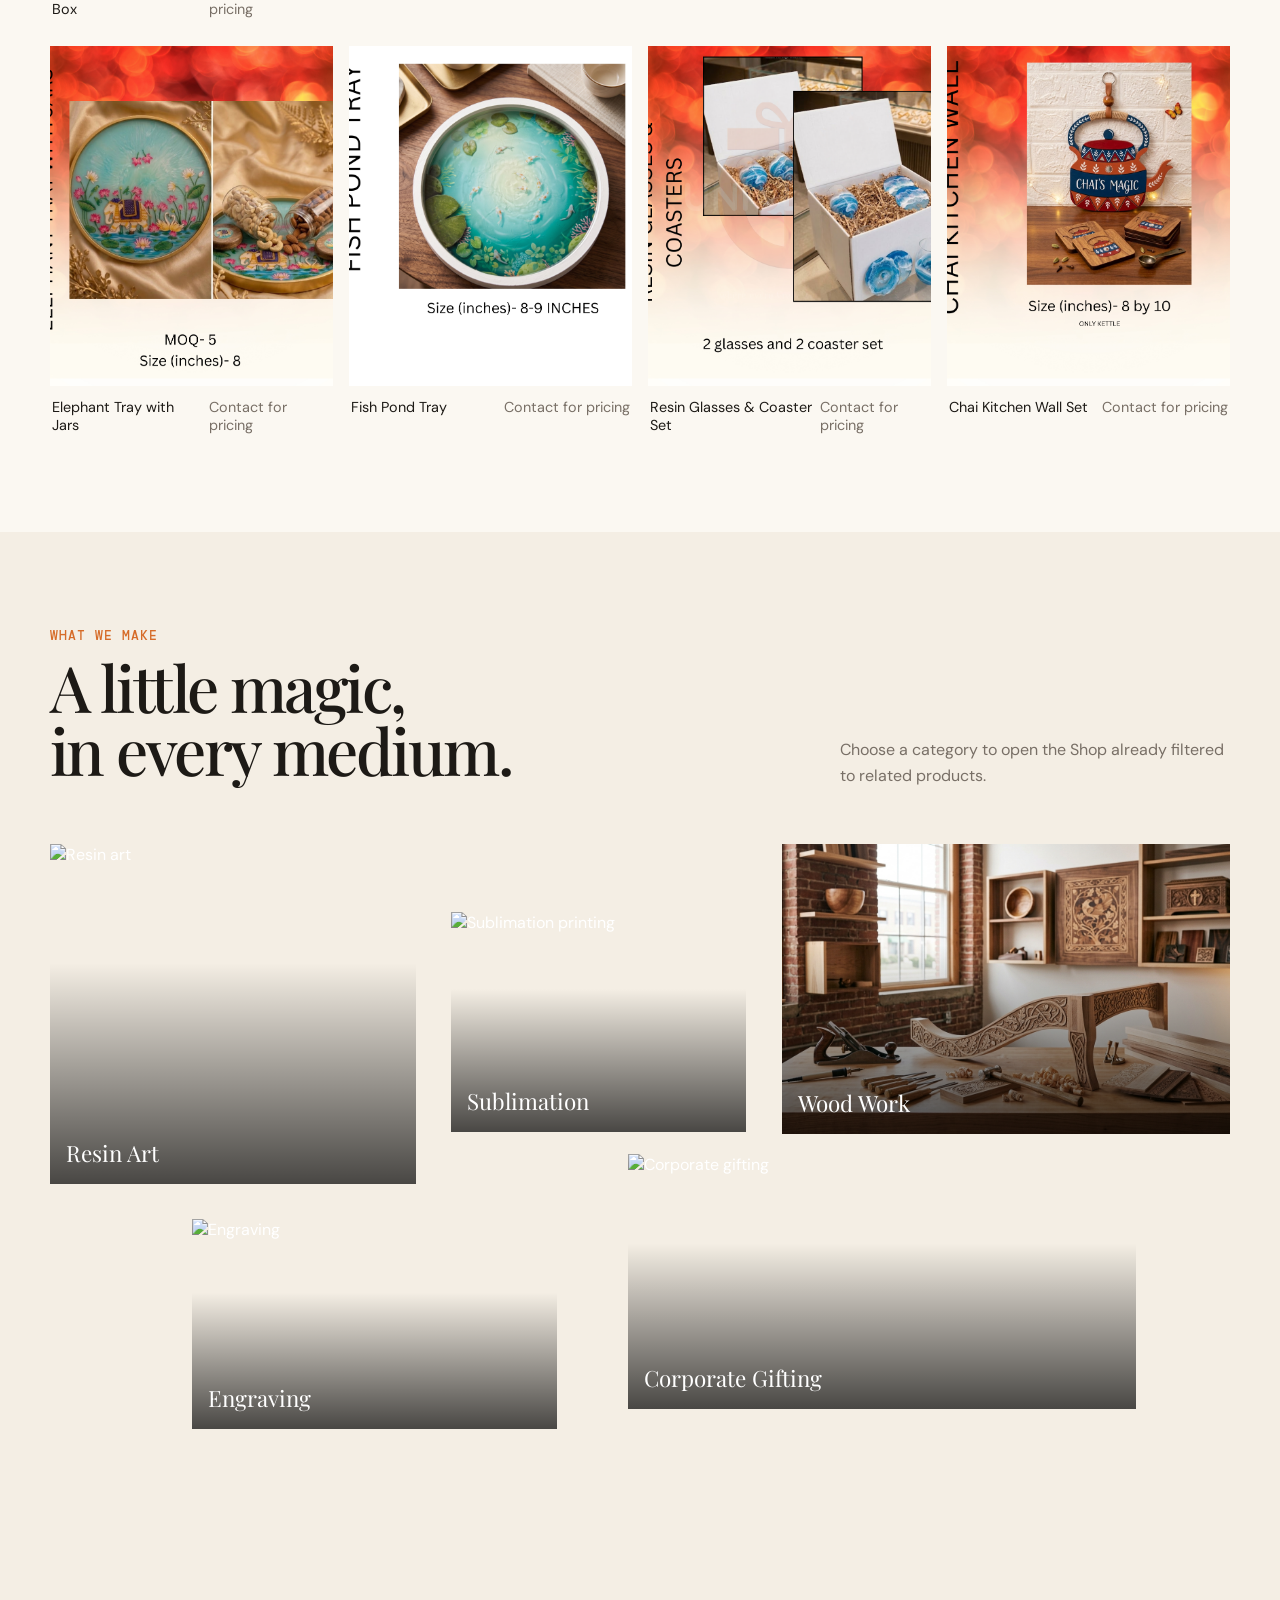
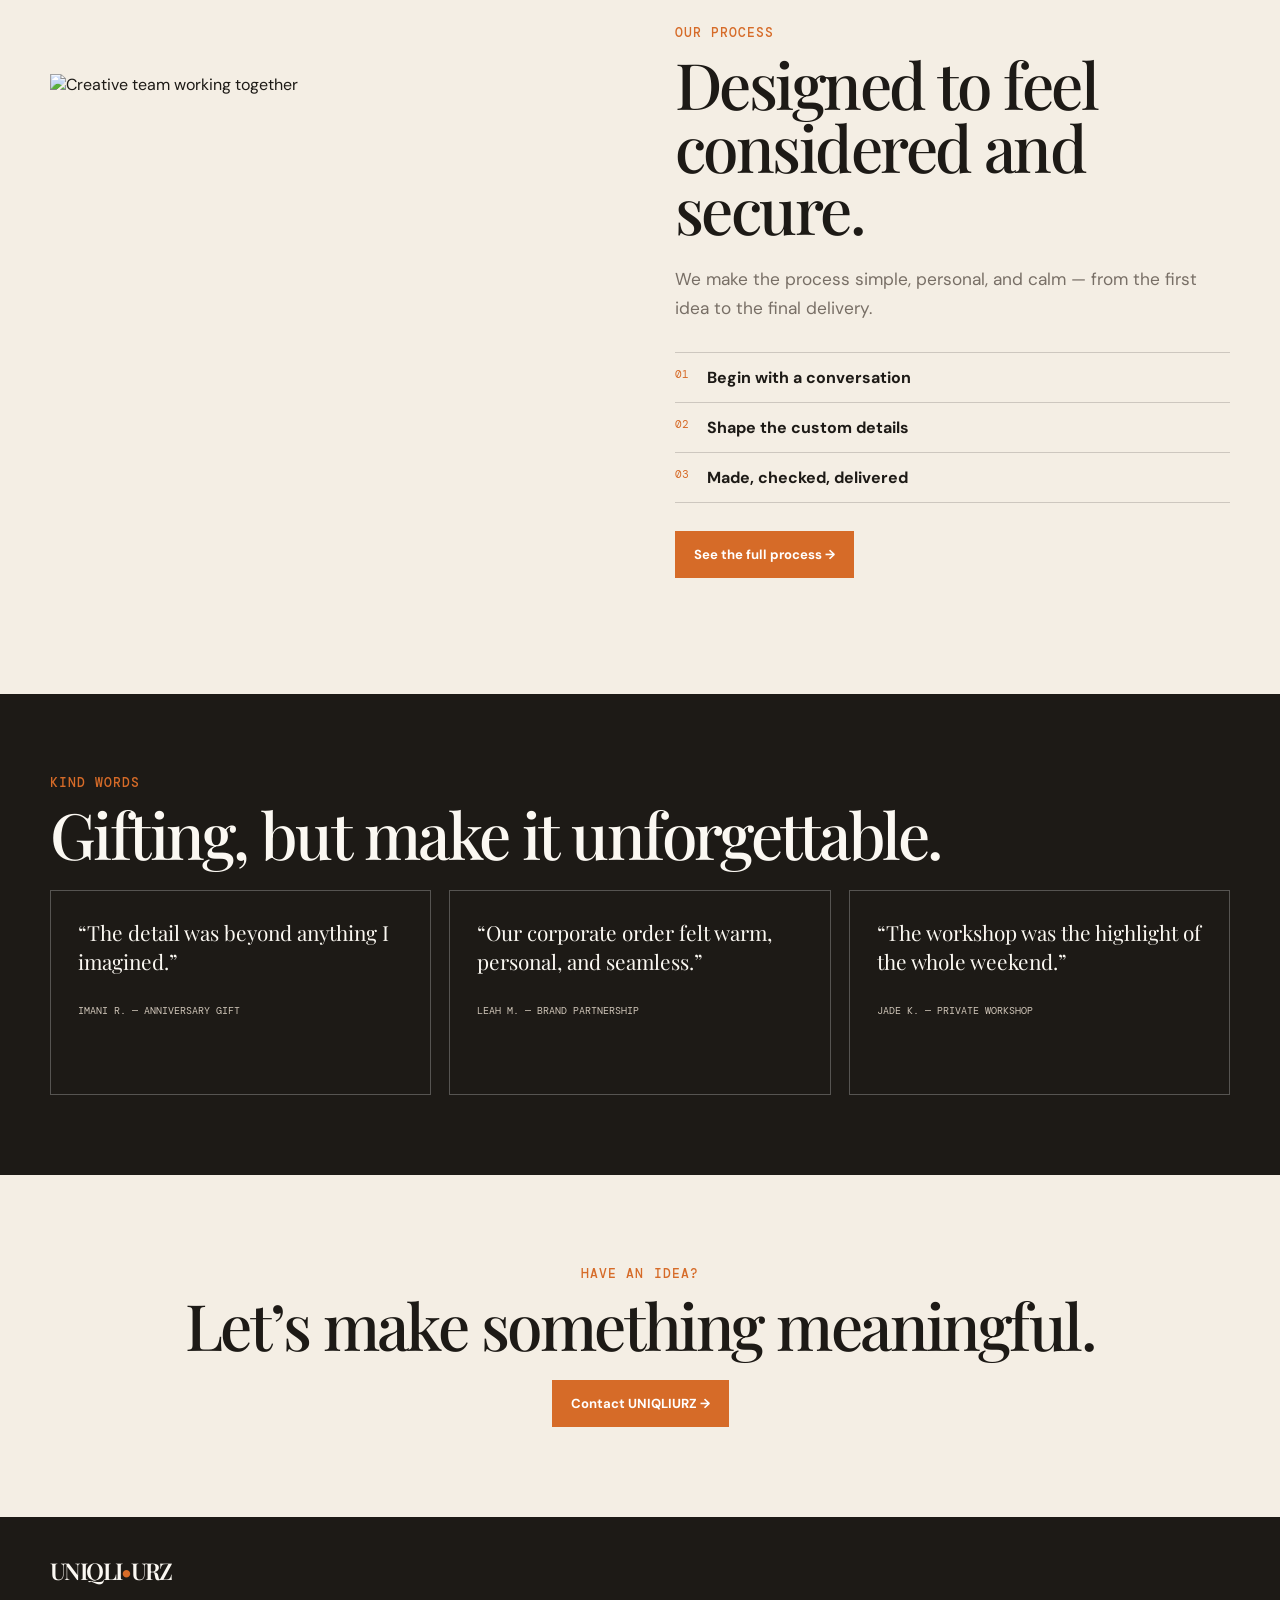
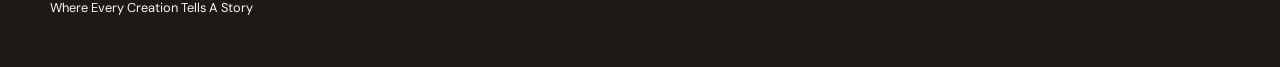
==== commit 549faaf8: "Enlarge New Arrivals popup and add fuller description Co-Authored-By: Claude Sonnet 5 <noreply@anthr" ====
--- a/index.html
+++ b/index.html
@@ -7,7 +7,7 @@
   <link rel="stylesheet" href="pages.css">
   <style>
     .brand-intro{position:fixed;inset:0;z-index:9999;display:flex;align-items:center;justify-content:center;background:var(--ink);animation:bi-overlay-out .6s ease-in 2.3s forwards}.brand-intro-art{position:relative;width:min(85vw,440px);height:min(85vw,440px)}.bi-layer{position:absolute;inset:0;width:100%;height:100%;object-fit:contain}.bi-base{display:none}.bi-reveal{opacity:0;transform:scale(.92);animation:bi-reveal-in 1.1s cubic-bezier(.16,1,.3,1) .1s forwards}@keyframes bi-reveal-in{to{opacity:1;transform:scale(1)}}@keyframes bi-overlay-out{to{opacity:0;visibility:hidden;pointer-events:none}}@media(prefers-reduced-motion:reduce){.brand-intro{animation-duration:.01s;animation-delay:.3s}.bi-reveal{animation:none;opacity:1;transform:none}}
-    .arrivals-modal{position:fixed;inset:0;z-index:9000;display:flex;align-items:center;justify-content:center;background:rgba(29,26,22,.7);opacity:0;pointer-events:none;transition:opacity .4s ease}.arrivals-modal.open{opacity:1;pointer-events:auto}.arrivals-card{position:relative;background:var(--paper);width:min(90vw,420px);padding:44px 34px 38px;text-align:center;border:1px solid var(--orange);transform:scale(.94);transition:transform .4s ease}.arrivals-modal.open .arrivals-card{transform:scale(1)}.arrivals-close{position:absolute;top:14px;right:14px;background:none;border:0;font-size:1.3rem;line-height:1;cursor:pointer;color:var(--muted)}.arrivals-close:hover{color:var(--ink)}.arrivals-card .eyebrow{margin-bottom:10px}.arrivals-card h2{font-size:clamp(1.7rem,4vw,2.1rem);margin:0 0 14px}.arrivals-card p{color:var(--muted);line-height:1.6;margin:0 0 26px}
+    .arrivals-modal{position:fixed;inset:0;z-index:9000;display:flex;align-items:center;justify-content:center;background:rgba(29,26,22,.7);opacity:0;pointer-events:none;transition:opacity .4s ease;padding:24px}.arrivals-modal.open{opacity:1;pointer-events:auto}.arrivals-card{position:relative;background:var(--paper);width:min(92vw,560px);max-height:86vh;overflow-y:auto;padding:56px 46px 46px;text-align:center;border:1px solid var(--orange);transform:scale(.94);transition:transform .4s ease}.arrivals-modal.open .arrivals-card{transform:scale(1)}.arrivals-close{position:absolute;top:16px;right:16px;background:none;border:0;font-size:1.5rem;line-height:1;cursor:pointer;color:var(--muted)}.arrivals-close:hover{color:var(--ink)}.arrivals-card .eyebrow{margin-bottom:12px}.arrivals-card h2{font-size:clamp(2rem,4.5vw,2.6rem);margin:0 0 18px}.arrivals-card p{color:var(--muted);line-height:1.7;font-size:1.02rem;margin:0 0 18px;text-align:left}.arrivals-card p.arrivals-lead{text-align:center;font-size:1.08rem}.arrivals-card .button{margin-top:10px}
     .home-hero{padding:76px 0 100px;display:grid;grid-template-columns:1fr 1fr;gap:62px;align-items:center}.home-hero .hero-image{height:570px}.home-hero .hero-image img{object-fit:contain;background:#000}.home-hero .actions{display:flex;gap:12px;flex-wrap:wrap}.choice{padding:86px 0;background:var(--paper)}.choice-head{display:flex;justify-content:space-between;gap:30px;align-items:end;margin-bottom:38px}.choice-head p{max-width:390px;color:var(--muted);line-height:1.65}.optionbar{display:flex;gap:0;flex-wrap:wrap;border:1px solid var(--line);margin-bottom:28px}.optionbar a{padding:15px 18px;border-right:1px solid var(--line);font:500 11px 'DM Mono',monospace;text-transform:uppercase;letter-spacing:.04em;cursor:pointer}.optionbar a:hover,.optionbar a.active{background:var(--ink);color:var(--paper)}.products .product{display:none}.products .product.visible{display:block}.products .empty{grid-column:1/-1;padding:30px 0;color:var(--muted);display:none}.collage{padding:95px 0}.collage-grid{height:585px;position:relative}.collage-grid a{position:absolute;overflow:hidden;color:white}.collage-grid img{transition:.35s}.collage-grid a:hover img{transform:scale(1.06)}.collage-grid a:after{content:'';position:absolute;inset:0;background:linear-gradient(transparent 35%,rgba(0,0,0,.7))}.collage-grid span{position:absolute;z-index:2;bottom:16px;left:16px;font:1.4rem 'Playfair Display',serif}.c1{left:0;top:0;width:31%;height:340px}.c2{left:34%;top:68px;width:25%;height:220px}.c3{right:0;top:0;width:38%;height:290px}.c4{left:12%;bottom:0;width:31%;height:210px}.c5{right:8%;bottom:20px;width:43%;height:255px}.home-story{padding:100px 0}.home-story .two{align-items:center}.home-story img{height:470px;object-fit:cover}.mini-process{border-top:1px solid var(--line);margin-top:30px}.mini-process div{padding:14px 0;border-bottom:1px solid var(--line);display:flex;gap:18px}.mini-process span{color:var(--orange);font:11px 'DM Mono',monospace}.quotes{padding:80px 0;background:var(--ink);color:var(--paper)}.quotes .grid{grid-template-columns:repeat(3,1fr)}.quote{border:1px solid rgba(255,255,255,.25);padding:27px;min-height:205px;font:1.3rem/1.4 'Playfair Display',serif}.quote small{display:block;margin-top:28px;color:#cfc5b8;font:10px 'DM Mono',monospace;text-transform:uppercase}@media(max-width:760px){.home-hero,.choice-head{display:block;padding:55px 0}.home-hero .hero-image{height:390px;margin-top:35px}.quotes .grid{grid-template-columns:1fr}.choice-head{padding:0 0 28px}.choice-head h2{margin-bottom:18px}.optionbar{display:grid;grid-template-columns:repeat(2,1fr)}.optionbar a{border-bottom:1px solid var(--line)}.collage-grid{height:auto;display:grid;grid-template-columns:1fr;gap:12px}.collage-grid a{position:relative!important;width:100%!important;height:260px!important;left:auto!important;right:auto!important;top:auto!important;bottom:auto!important}}
   </style>
 </head>
@@ -35,7 +35,8 @@
       <button class="arrivals-close" id="arrivals-close" aria-label="Close">×</button>
       <div class="eyebrow">Just landed</div>
       <h2>New Arrivals<br>(Diwali Collection)</h2>
-      <p>Hand-finished Diwali pieces — pooja thalis, LED lights, key holders, and gifting sets — made to mean more this festive season.</p>
+      <p class="arrivals-lead">Our Diwali Collection has arrived — a full line of hand-finished festive pieces made to bring warmth, light, and a little extra meaning to the season.</p>
+      <p>From pooja thalis, wooden LED lights, and key holders to gifting hampers, tea light holders, and personalized keepsakes — every piece is crafted with the same care and detail UNIQLIURZ is known for, ready to gift or to keep for your own home this Diwali.</p>
       <a class="button" href="shop.html?category=new-arrivals">Check Out New Arrivals →</a>
     </div>
   </div>
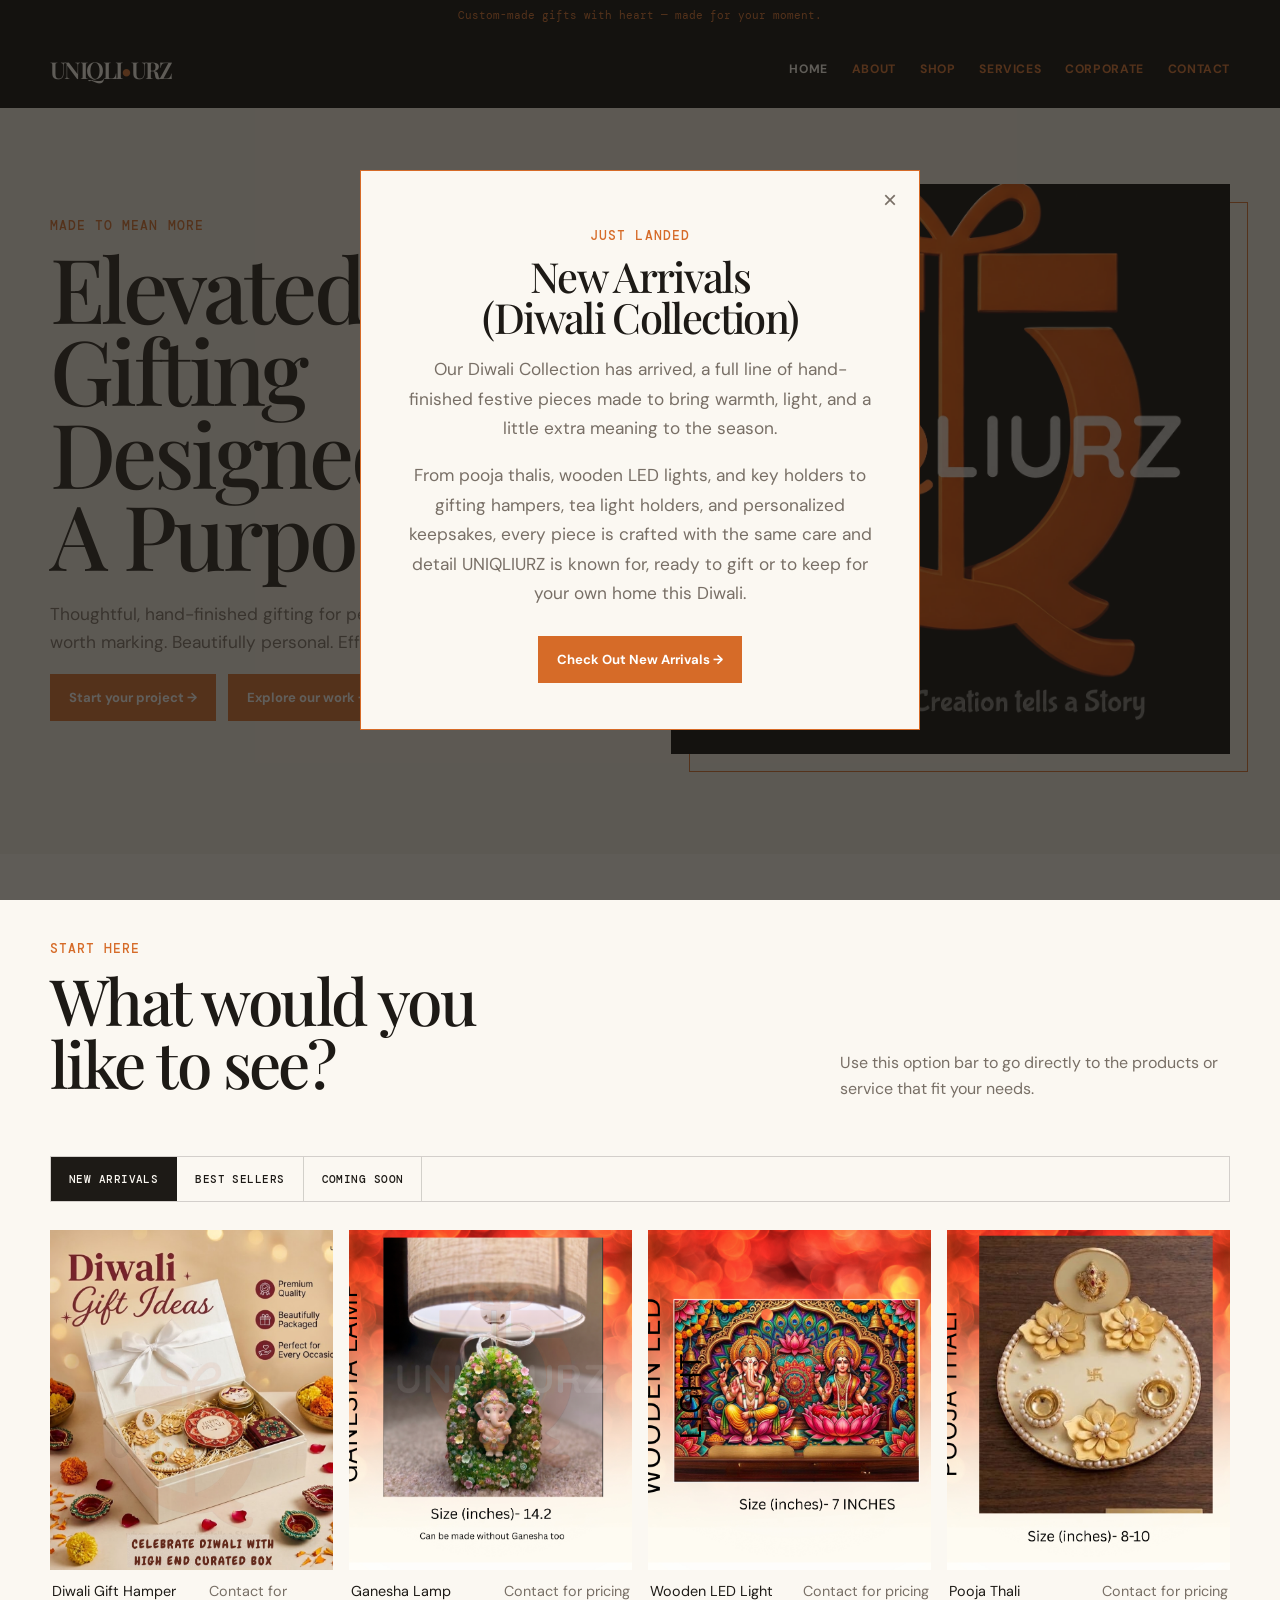
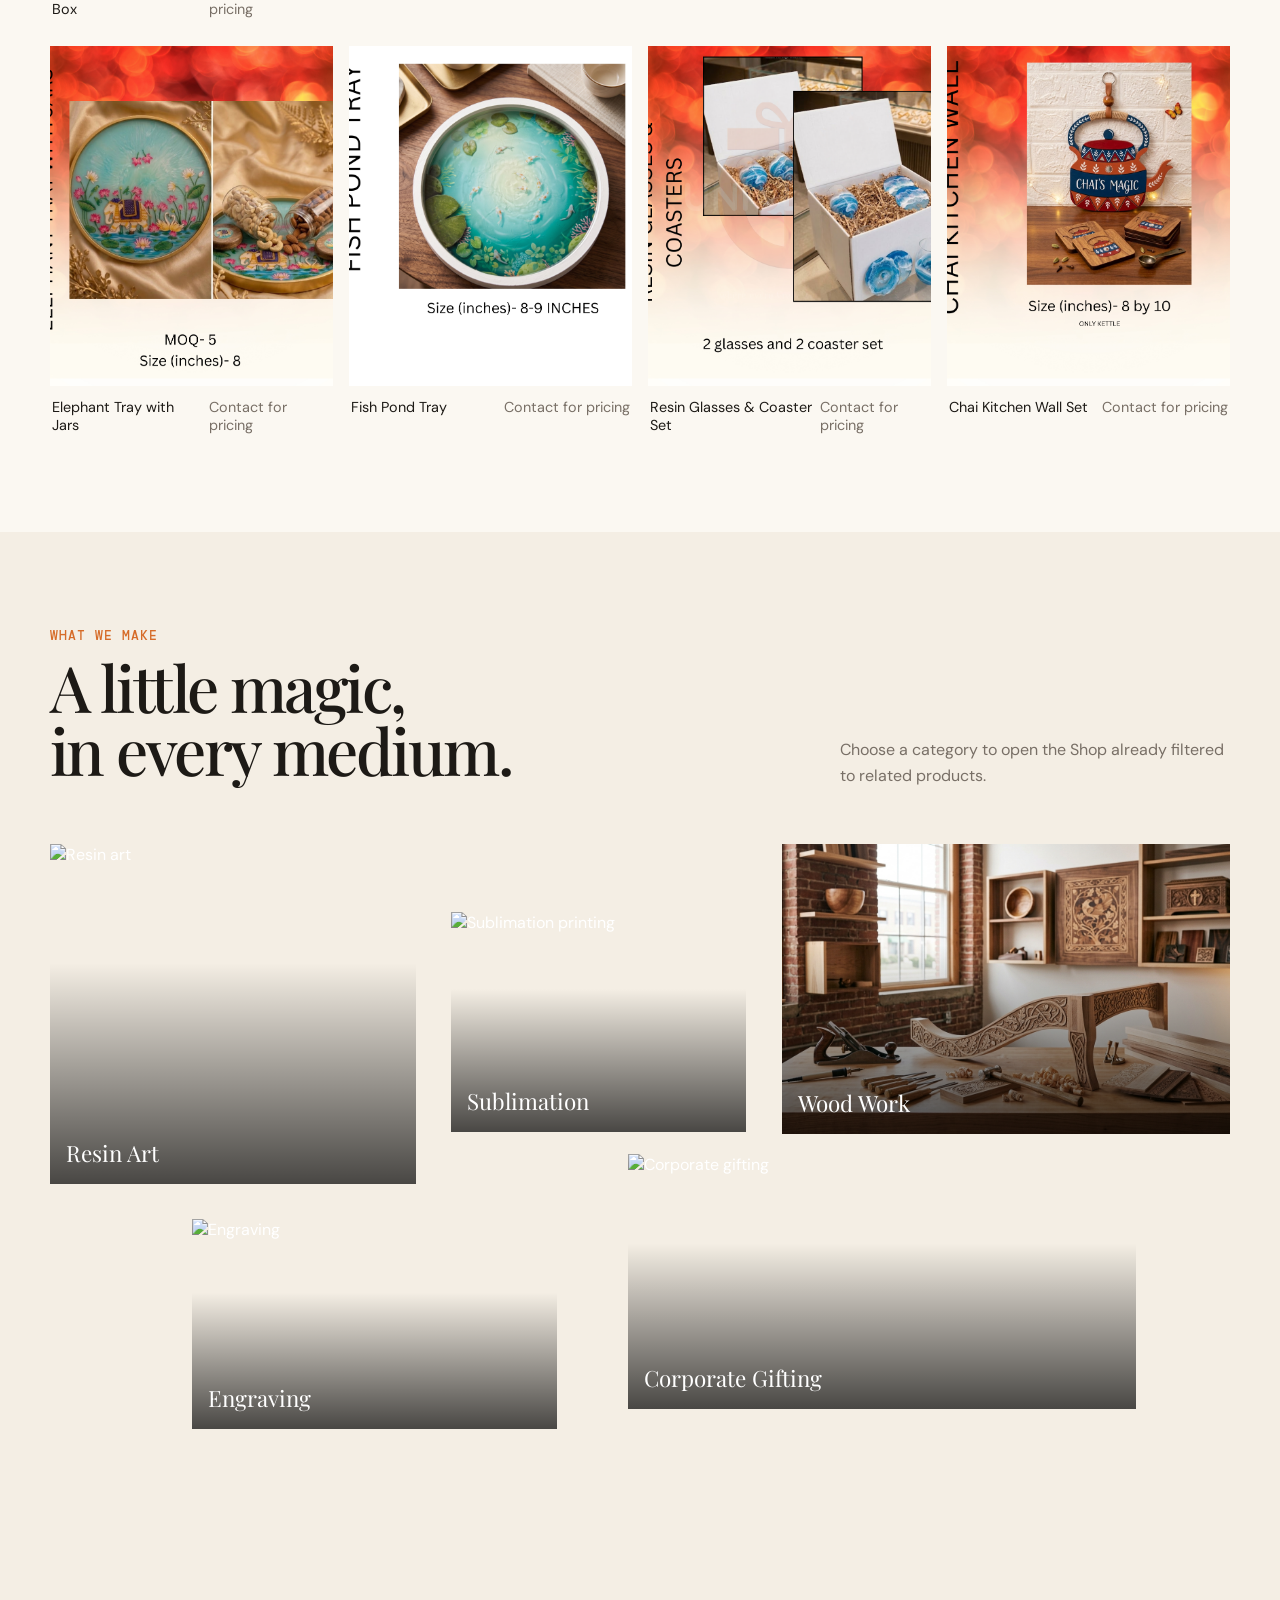
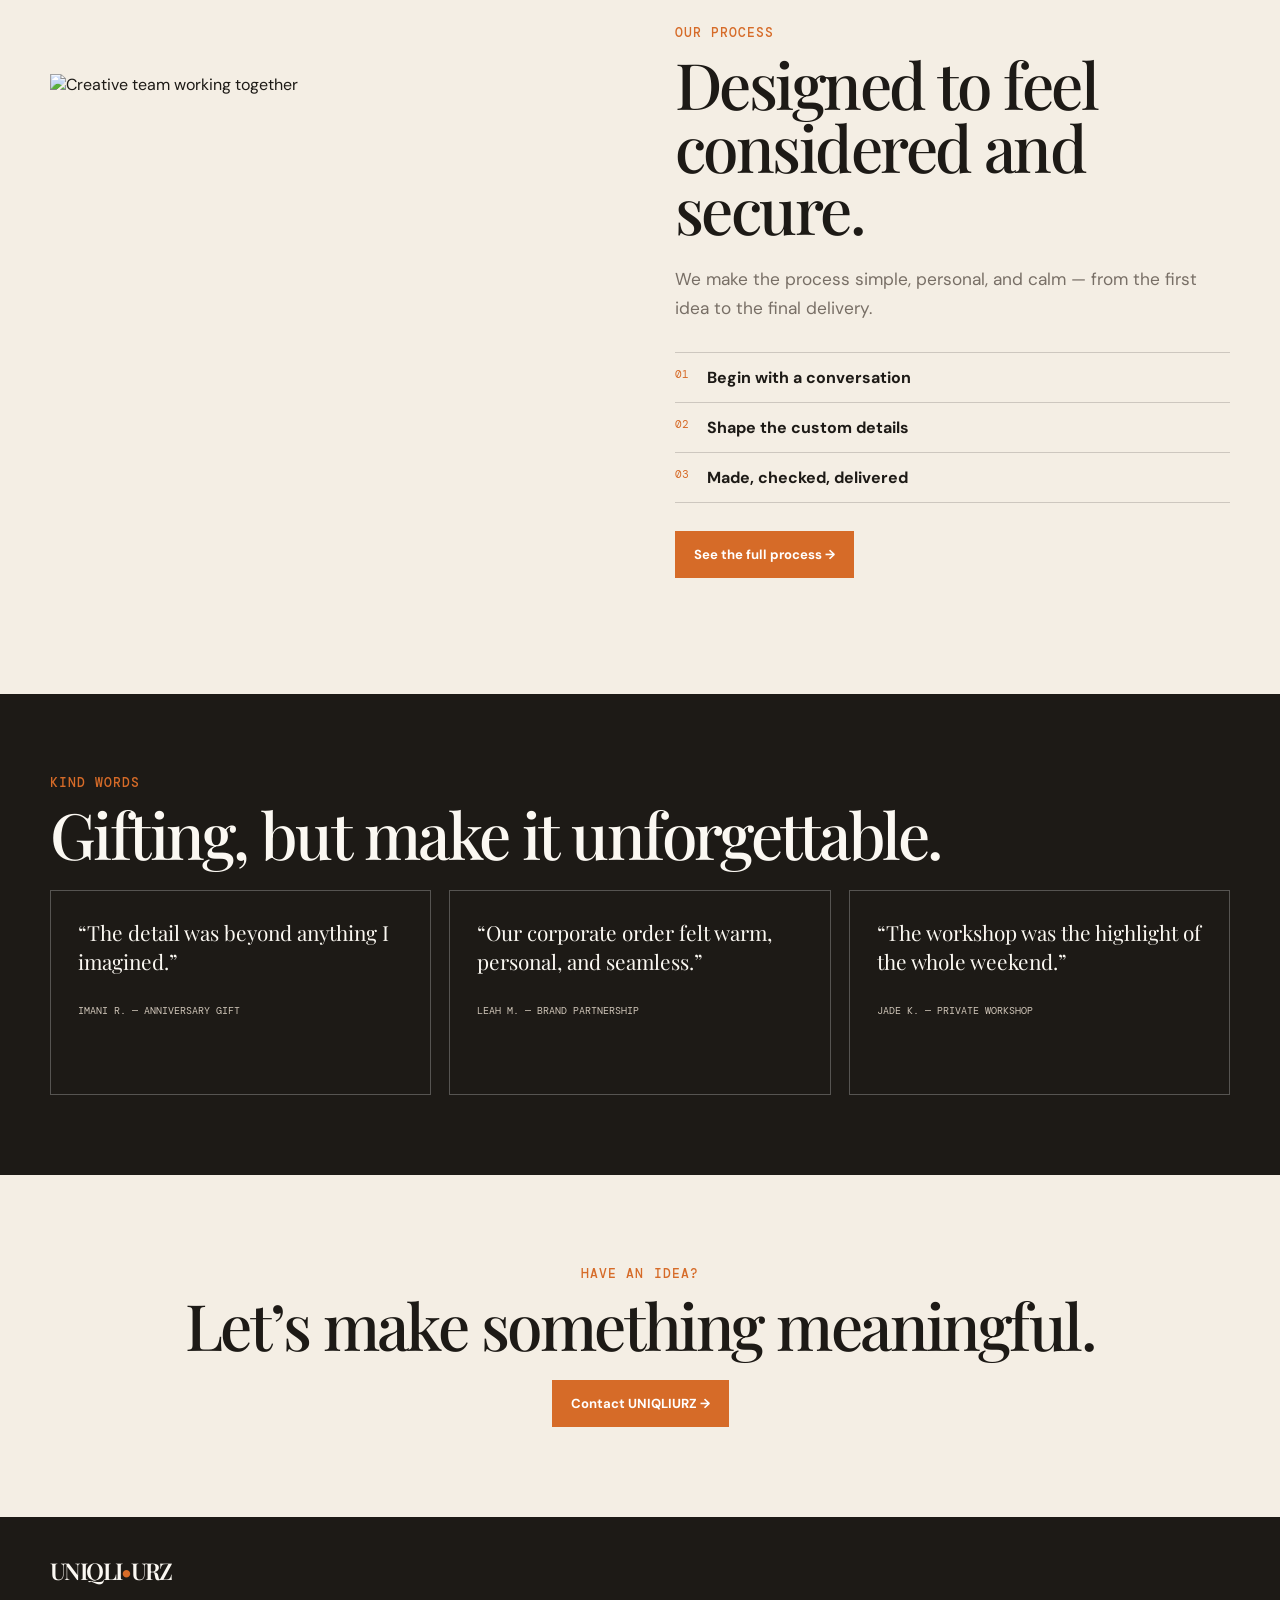
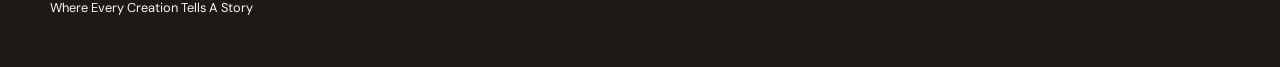
==== commit 640dfb6f: "Revert logo to original grey wordmark and fix popup text - Restores download.webp to the version fro" ====
--- a/index.html
+++ b/index.html
@@ -35,8 +35,8 @@
       <button class="arrivals-close" id="arrivals-close" aria-label="Close">×</button>
       <div class="eyebrow">Just landed</div>
       <h2>New Arrivals<br>(Diwali Collection)</h2>
-      <p class="arrivals-lead">Our Diwali Collection has arrived — a full line of hand-finished festive pieces made to bring warmth, light, and a little extra meaning to the season.</p>
-      <p>From pooja thalis, wooden LED lights, and key holders to gifting hampers, tea light holders, and personalized keepsakes — every piece is crafted with the same care and detail UNIQLIURZ is known for, ready to gift or to keep for your own home this Diwali.</p>
+      <p class="arrivals-lead">Our Diwali Collection has arrived, a full line of hand-finished festive pieces made to bring warmth, light, and a little extra meaning to the season.</p>
+      <p class="arrivals-lead">From pooja thalis, wooden LED lights, and key holders to gifting hampers, tea light holders, and personalized keepsakes, every piece is crafted with the same care and detail UNIQLIURZ is known for, ready to gift or to keep for your own home this Diwali.</p>
       <a class="button" href="shop.html?category=new-arrivals">Check Out New Arrivals →</a>
     </div>
   </div>
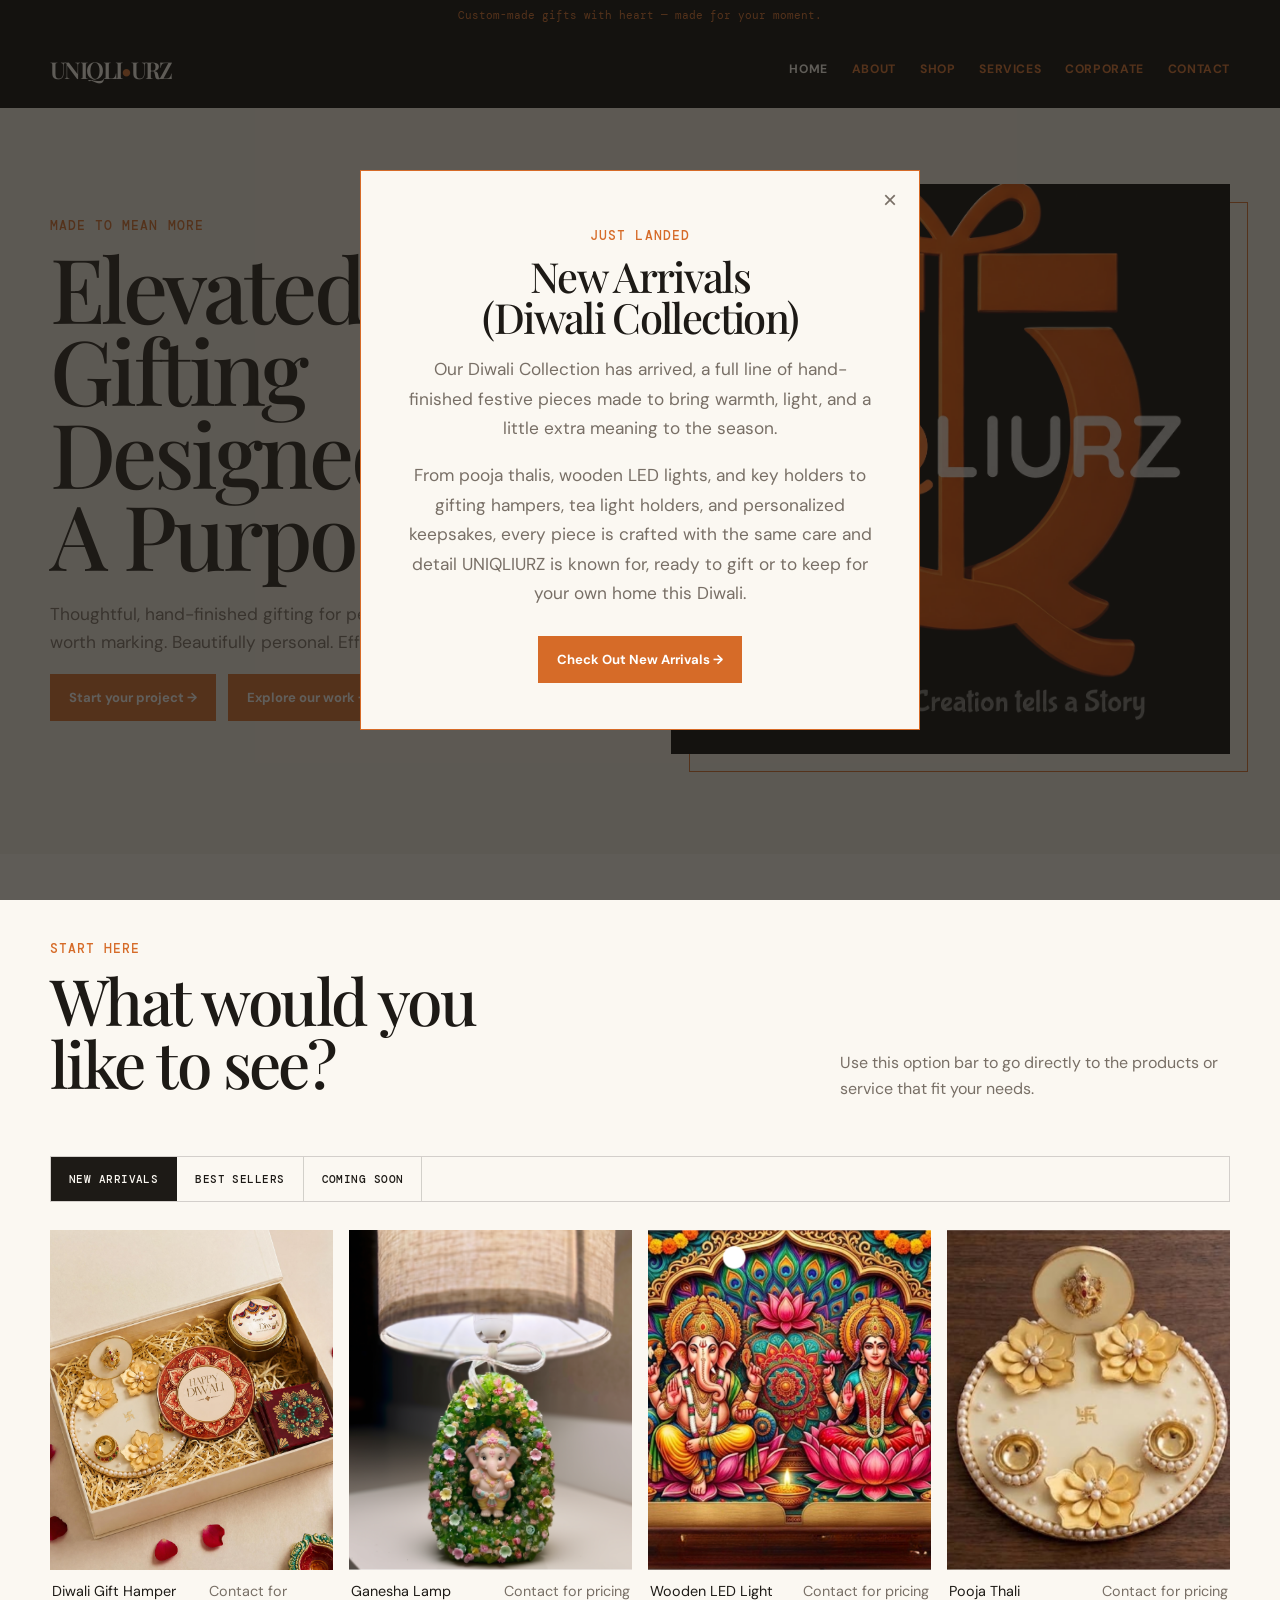
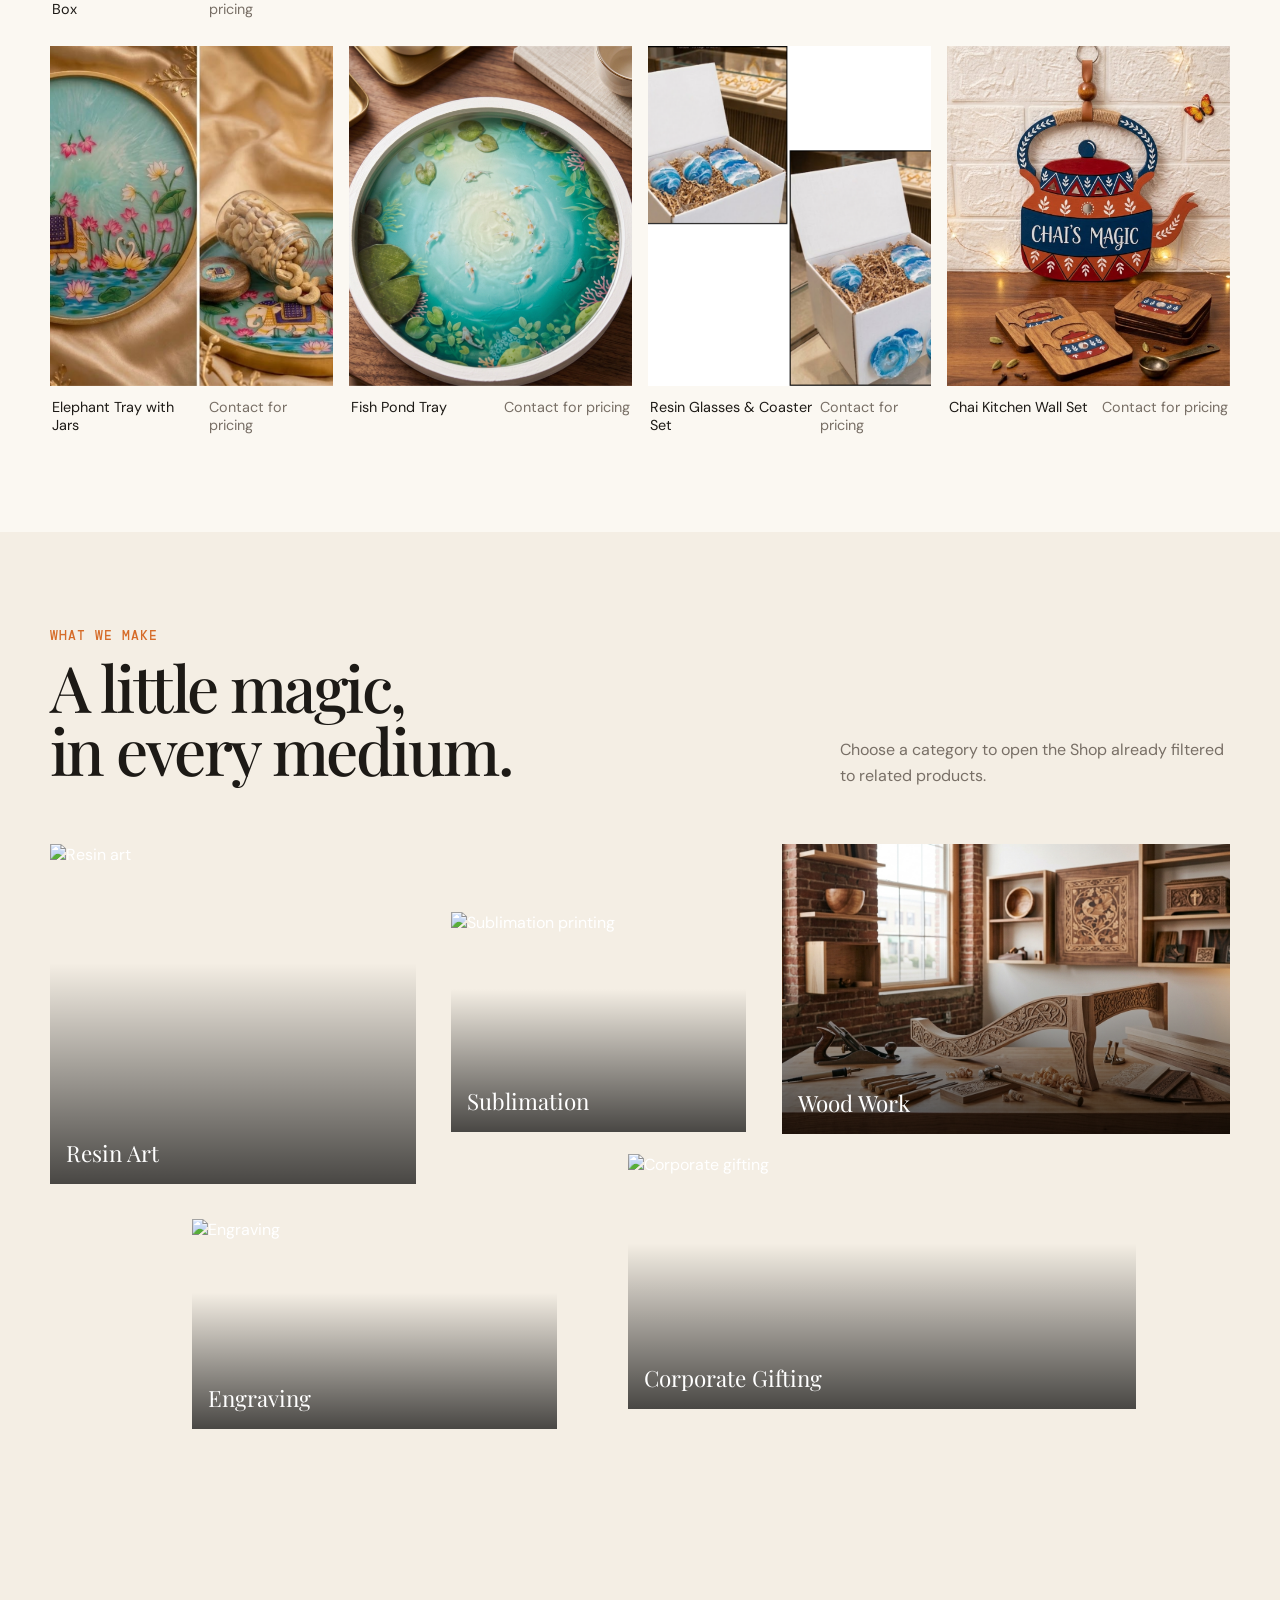
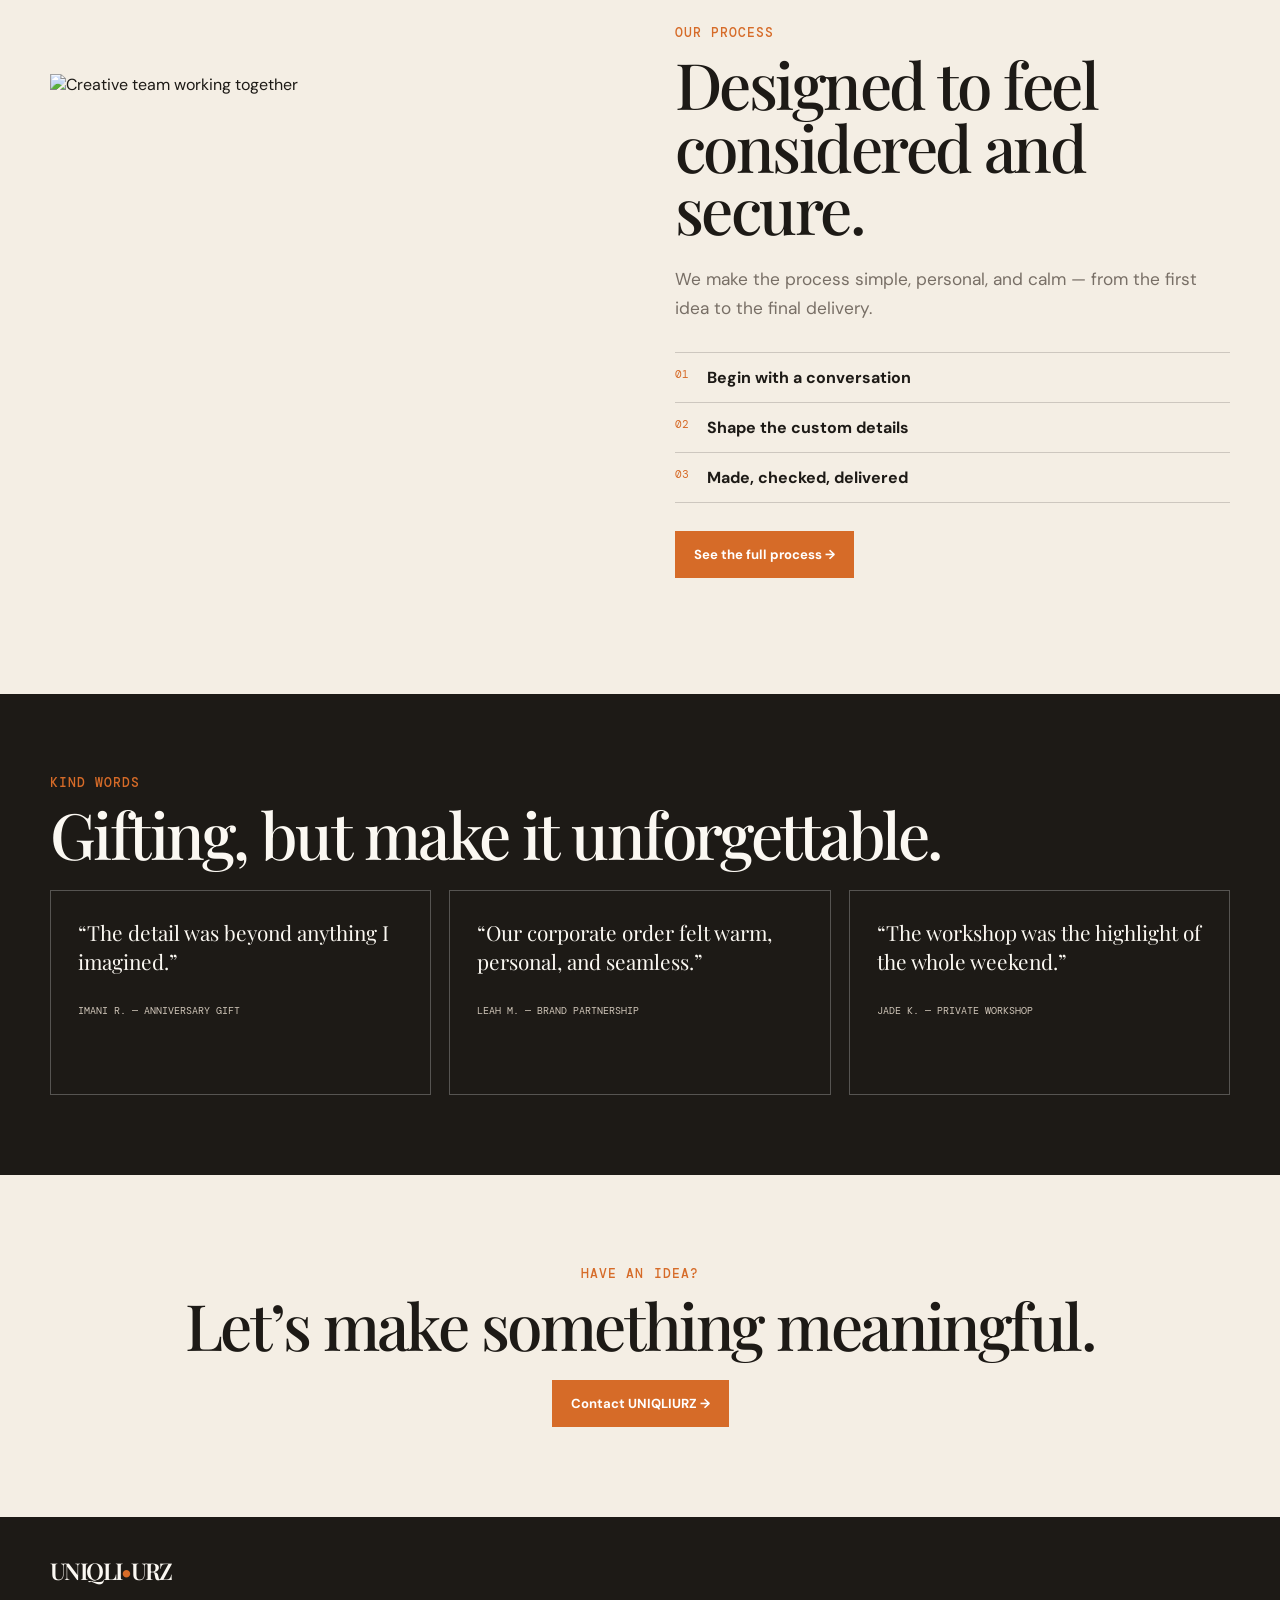
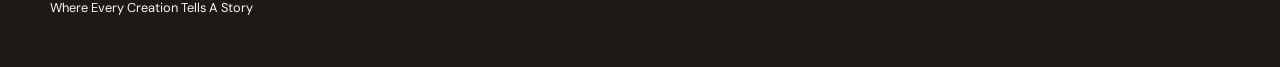
==== commit 8da464f7: "Swap catalog mockups for professional product photos Replaces the AI-generated catalog slide images " ====
--- a/index.html
+++ b/index.html
@@ -44,7 +44,7 @@
   <header class="nav"><div class="wrap"><a class="logo" href="index.html">uniqli<em>•</em>urz</a><nav class="links" aria-label="Main navigation"><a class="active" href="index.html">Home</a><a href="about.html">About</a><a href="shop.html">Shop</a><a href="services.html">Services</a><a href="corporate.html">Corporate</a><a href="contact.html">Contact</a></nav></div></header>
   <main>
     <section class="wrap home-hero"><div><div class="eyebrow">Made to mean more</div><h1>Elevated Gifting<br>Designed For A Purpose.</h1><p class="lead">Thoughtful, hand-finished gifting for people, brands, and moments worth marking. Beautifully personal. Effortlessly memorable.</p><div class="actions"><a class="button" href="contact.html">Start your project →</a><a class="button outline" href="shop.html">Explore our work →</a></div></div><div class="hero-image"><img src="assets/download.webp" alt="UNIQLIURZ logo — where every creation tells a story"></div></section>
-    <section class="choice"><div class="wrap"><div class="choice-head"><div><div class="eyebrow">Start here</div><h2>What would you<br>like to see?</h2></div><p>Use this option bar to go directly to the products or service that fit your needs.</p></div><nav class="optionbar" aria-label="Shop and service options"><a data-filter="new">New arrivals</a><a data-filter="best">Best sellers</a><a data-filter="soon">Coming soon</a></nav><div class="products"><a class="product" data-categories="gifts" href="product.html?id=coach-tumbler-set"><div class="product-image"><img src="assets/coach-tumbler-1.png" alt="Personalized coach tumbler"></div><div class="product-info"><span>Coach Tumbler Set</span><span>From $45</span></div></a><a class="product" data-categories="gifts" href="product.html?id=resin-name-plaque"><div class="product-image"><img src="assets/resin-name-plaque.png" alt="Resin name plaque"></div><div class="product-info"><span>Resin Name Plaque</span><span>From $40</span></div></a><a class="product" data-categories="gifts" href="product.html?id=family-command-calendar"><div class="product-image"><img src="assets/family-command-calendar-1.png" alt="Personalized family command center"></div><div class="product-info"><span>Family Command Center</span><span>From $40</span></div></a><a class="product" data-categories="gifts workshops" href="product.html?id=abstract-geode-wall-art"><div class="product-image"><img src="assets/abstract-geode-wall-art.png" alt="Abstract geode resin wall art"></div><div class="product-info"><span>Geode Resin Wall Art</span><span>From $110</span></div></a><a class="product" data-categories="new" href="product.html?id=diwali-gift-hamper"><div class="product-image"><img src="assets/31.png" alt="Curated Diwali gift hamper box"></div><div class="product-info"><span>Diwali Gift Hamper Box</span><span>Contact for pricing</span></div></a><a class="product" data-categories="new" href="product.html?id=ganesha-lamp"><div class="product-image"><img src="assets/2.png" alt="Ganesha resin lamp"></div><div class="product-info"><span>Ganesha Lamp</span><span>Contact for pricing</span></div></a><a class="product" data-categories="new" href="product.html?id=wooden-led-light"><div class="product-image"><img src="assets/3.png" alt="Wooden LED light with Diwali artwork"></div><div class="product-info"><span>Wooden LED Light</span><span>Contact for pricing</span></div></a><a class="product" data-categories="new" href="product.html?id=pooja-thali"><div class="product-image"><img src="assets/9.png" alt="Pearl-trimmed pooja thali"></div><div class="product-info"><span>Pooja Thali</span><span>Contact for pricing</span></div></a><a class="product" data-categories="new" href="product.html?id=elephant-tray-with-jars"><div class="product-image"><img src="assets/11.png" alt="Elephant tray with jars"></div><div class="product-info"><span>Elephant Tray with Jars</span><span>Contact for pricing</span></div></a><a class="product" data-categories="new" href="product.html?id=fish-pond-tray"><div class="product-image"><img src="assets/25.png" alt="Fish pond resin tray"></div><div class="product-info"><span>Fish Pond Tray</span><span>Contact for pricing</span></div></a><a class="product" data-categories="new" href="product.html?id=resin-glasses-coasters"><div class="product-image"><img src="assets/29.png" alt="Resin glasses and coaster gift set"></div><div class="product-info"><span>Resin Glasses &amp; Coaster Set</span><span>Contact for pricing</span></div></a><a class="product" data-categories="new" href="product.html?id=chai-kitchen-wall-set"><div class="product-image"><img src="assets/10.png" alt="Chai kitchen wall hanging set"></div><div class="product-info"><span>Chai Kitchen Wall Set</span><span>Contact for pricing</span></div></a><p class="empty" id="home-empty-state">No products in this category yet — <a href="contact.html" style="text-decoration:underline">start a custom order</a> and we will make it with you.</p></div></div></section>
+    <section class="choice"><div class="wrap"><div class="choice-head"><div><div class="eyebrow">Start here</div><h2>What would you<br>like to see?</h2></div><p>Use this option bar to go directly to the products or service that fit your needs.</p></div><nav class="optionbar" aria-label="Shop and service options"><a data-filter="new">New arrivals</a><a data-filter="best">Best sellers</a><a data-filter="soon">Coming soon</a></nav><div class="products"><a class="product" data-categories="gifts" href="product.html?id=coach-tumbler-set"><div class="product-image"><img src="assets/coach-tumbler-1.png" alt="Personalized coach tumbler"></div><div class="product-info"><span>Coach Tumbler Set</span><span>From $45</span></div></a><a class="product" data-categories="gifts" href="product.html?id=resin-name-plaque"><div class="product-image"><img src="assets/resin-name-plaque.png" alt="Resin name plaque"></div><div class="product-info"><span>Resin Name Plaque</span><span>From $40</span></div></a><a class="product" data-categories="gifts" href="product.html?id=family-command-calendar"><div class="product-image"><img src="assets/family-command-calendar-1.png" alt="Personalized family command center"></div><div class="product-info"><span>Family Command Center</span><span>From $40</span></div></a><a class="product" data-categories="gifts workshops" href="product.html?id=abstract-geode-wall-art"><div class="product-image"><img src="assets/abstract-geode-wall-art.png" alt="Abstract geode resin wall art"></div><div class="product-info"><span>Geode Resin Wall Art</span><span>From $110</span></div></a><a class="product" data-categories="new" href="product.html?id=diwali-gift-hamper"><div class="product-image"><img src="assets/29.png" alt="Curated Diwali gift hamper box"></div><div class="product-info"><span>Diwali Gift Hamper Box</span><span>Contact for pricing</span></div></a><a class="product" data-categories="new" href="product.html?id=ganesha-lamp"><div class="product-image"><img src="assets/1.png" alt="Ganesha resin lamp"></div><div class="product-info"><span>Ganesha Lamp</span><span>Contact for pricing</span></div></a><a class="product" data-categories="new" href="product.html?id=wooden-led-light"><div class="product-image"><img src="assets/2.png" alt="Wooden LED light with Diwali artwork"></div><div class="product-info"><span>Wooden LED Light</span><span>Contact for pricing</span></div></a><a class="product" data-categories="new" href="product.html?id=pooja-thali"><div class="product-image"><img src="assets/8.png" alt="Pearl-trimmed pooja thali"></div><div class="product-info"><span>Pooja Thali</span><span>Contact for pricing</span></div></a><a class="product" data-categories="new" href="product.html?id=elephant-tray-with-jars"><div class="product-image"><img src="assets/10.png" alt="Elephant tray with jars"></div><div class="product-info"><span>Elephant Tray with Jars</span><span>Contact for pricing</span></div></a><a class="product" data-categories="new" href="product.html?id=fish-pond-tray"><div class="product-image"><img src="assets/24.png" alt="Fish pond resin tray"></div><div class="product-info"><span>Fish Pond Tray</span><span>Contact for pricing</span></div></a><a class="product" data-categories="new" href="product.html?id=resin-glasses-coasters"><div class="product-image"><img src="assets/28.png" alt="Resin glasses and coaster gift set"></div><div class="product-info"><span>Resin Glasses &amp; Coaster Set</span><span>Contact for pricing</span></div></a><a class="product" data-categories="new" href="product.html?id=chai-kitchen-wall-set"><div class="product-image"><img src="assets/9.png" alt="Chai kitchen wall hanging set"></div><div class="product-info"><span>Chai Kitchen Wall Set</span><span>Contact for pricing</span></div></a><p class="empty" id="home-empty-state">No products in this category yet — <a href="contact.html" style="text-decoration:underline">start a custom order</a> and we will make it with you.</p></div></div></section>
     <section class="collage"><div class="wrap"><div class="choice-head"><div><div class="eyebrow">What we make</div><h2>A little magic,<br>in every medium.</h2></div><p>Choose a category to open the Shop already filtered to related products.</p></div><div class="collage-grid"><a class="c1" href="shop.html?category=resin"><img src="https://images.unsplash.com/photo-1610701596007-11502861dcfa?auto=format&fit=crop&w=650&q=85" alt="Resin art"><span>Resin Art</span></a><a class="c2" href="shop.html?category=sublimation"><img src="https://images.unsplash.com/photo-1561070791-2526d30994b5?auto=format&fit=crop&w=600&q=85" alt="Sublimation printing"><span>Sublimation</span></a><a class="c3" href="shop.html?category=engraved"><img src="assets/wood-carving-studio.jpg" alt="Engraved wood work"><span>Wood Work</span></a><a class="c4" href="shop.html?category=engraving"><img src="https://images.unsplash.com/photo-1565193566173-7a0ee3dbe261?auto=format&fit=crop&w=650&q=85" alt="Engraving"><span>Engraving</span></a><a class="c5" href="corporate.html"><img src="https://images.unsplash.com/photo-1549465220-1a8b9238cd48?auto=format&fit=crop&w=800&q=85" alt="Corporate gifting"><span>Corporate Gifting</span></a></div></div></section>
     <section class="wrap home-story"><div class="two"><div><img src="https://images.unsplash.com/photo-1517048676732-d65bc937f952?auto=format&fit=crop&w=900&q=85" alt="Creative team working together"></div><div><div class="eyebrow">Our process</div><h2>Designed to feel considered and secure.</h2><p class="lead">We make the process simple, personal, and calm — from the first idea to the final delivery.</p><div class="mini-process"><div><span>01</span><b>Begin with a conversation</b></div><div><span>02</span><b>Shape the custom details</b></div><div><span>03</span><b>Made, checked, delivered</b></div></div><p style="margin-top:28px"><a class="button outline" href="about.html">See the full process →</a></p></div></div></section>
     <section class="quotes"><div class="wrap"><div class="eyebrow">Kind words</div><h2>Gifting, but make it unforgettable.</h2><div class="grid"><div class="quote">“The detail was beyond anything I imagined.”<small>Imani R. — Anniversary gift</small></div><div class="quote">“Our corporate order felt warm, personal, and seamless.”<small>Leah M. — Brand partnership</small></div><div class="quote">“The workshop was the highlight of the whole weekend.”<small>Jade K. — Private workshop</small></div></div></div></section>
